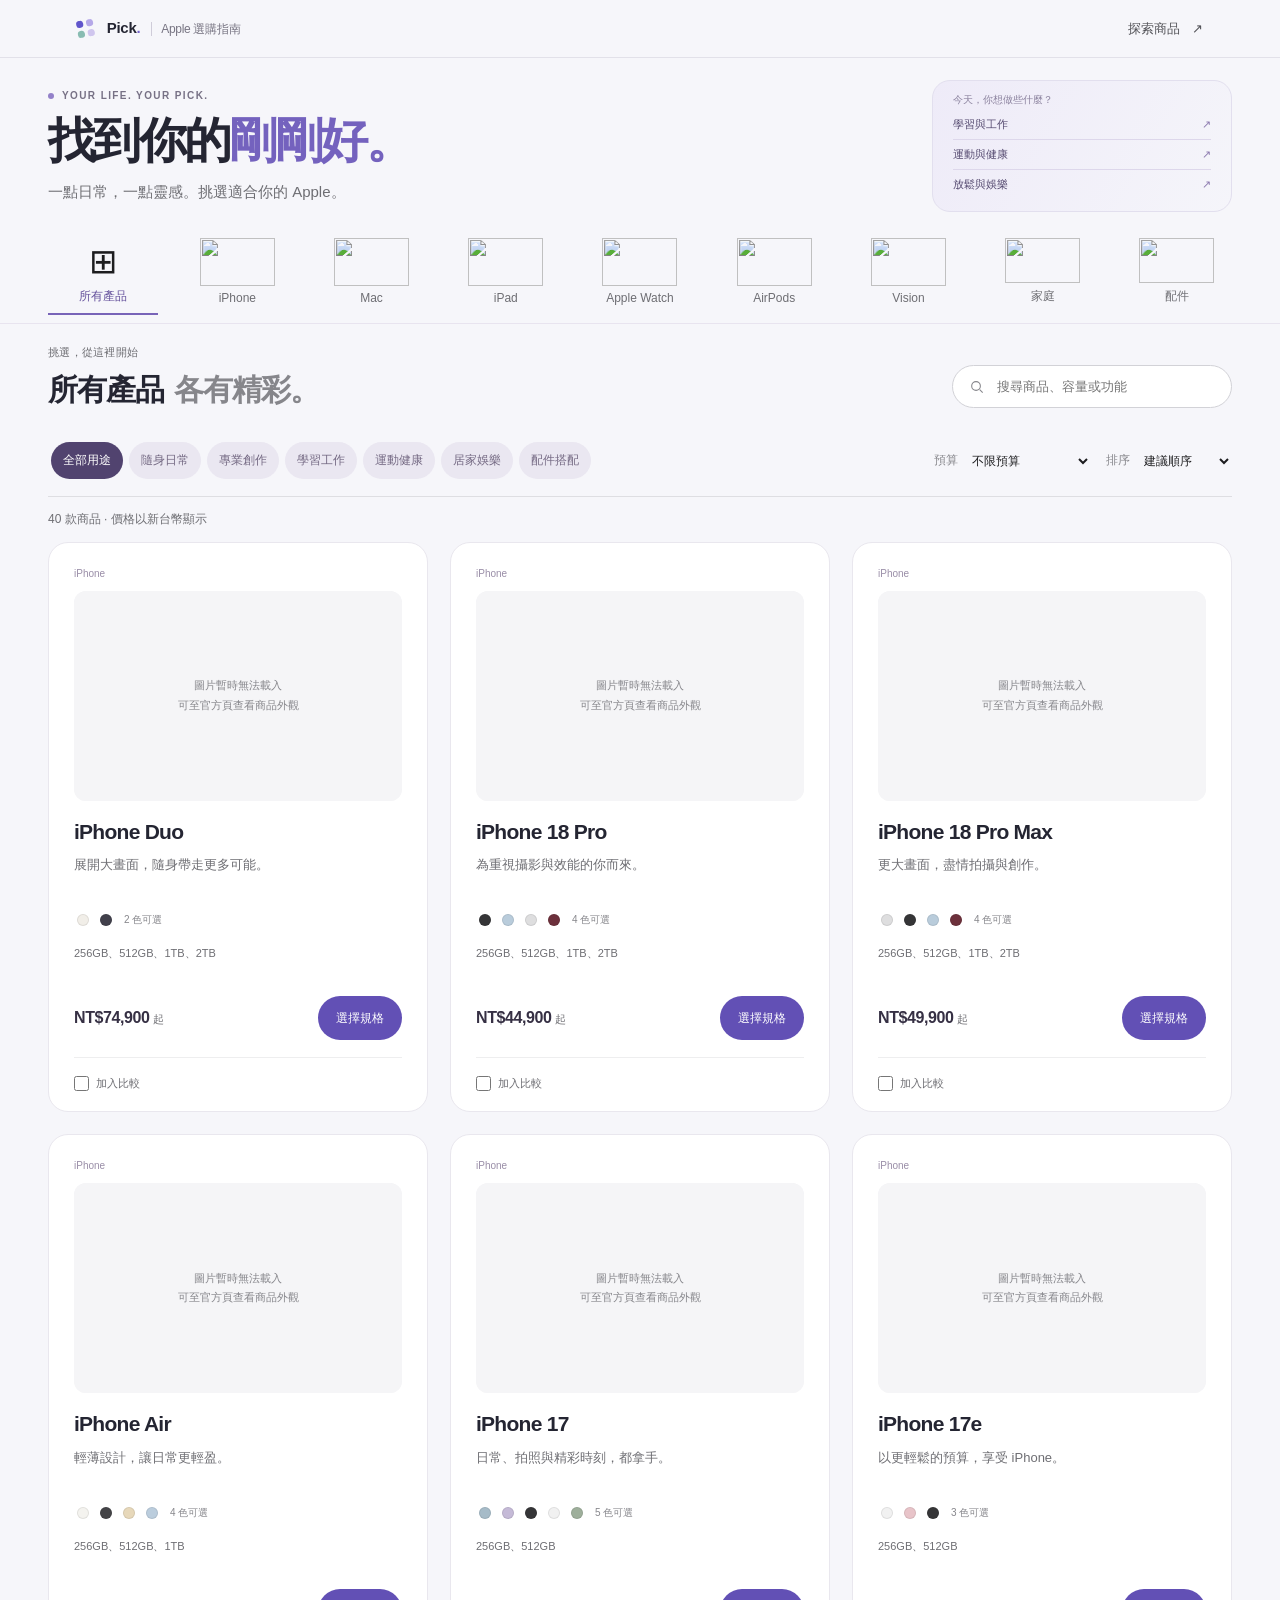
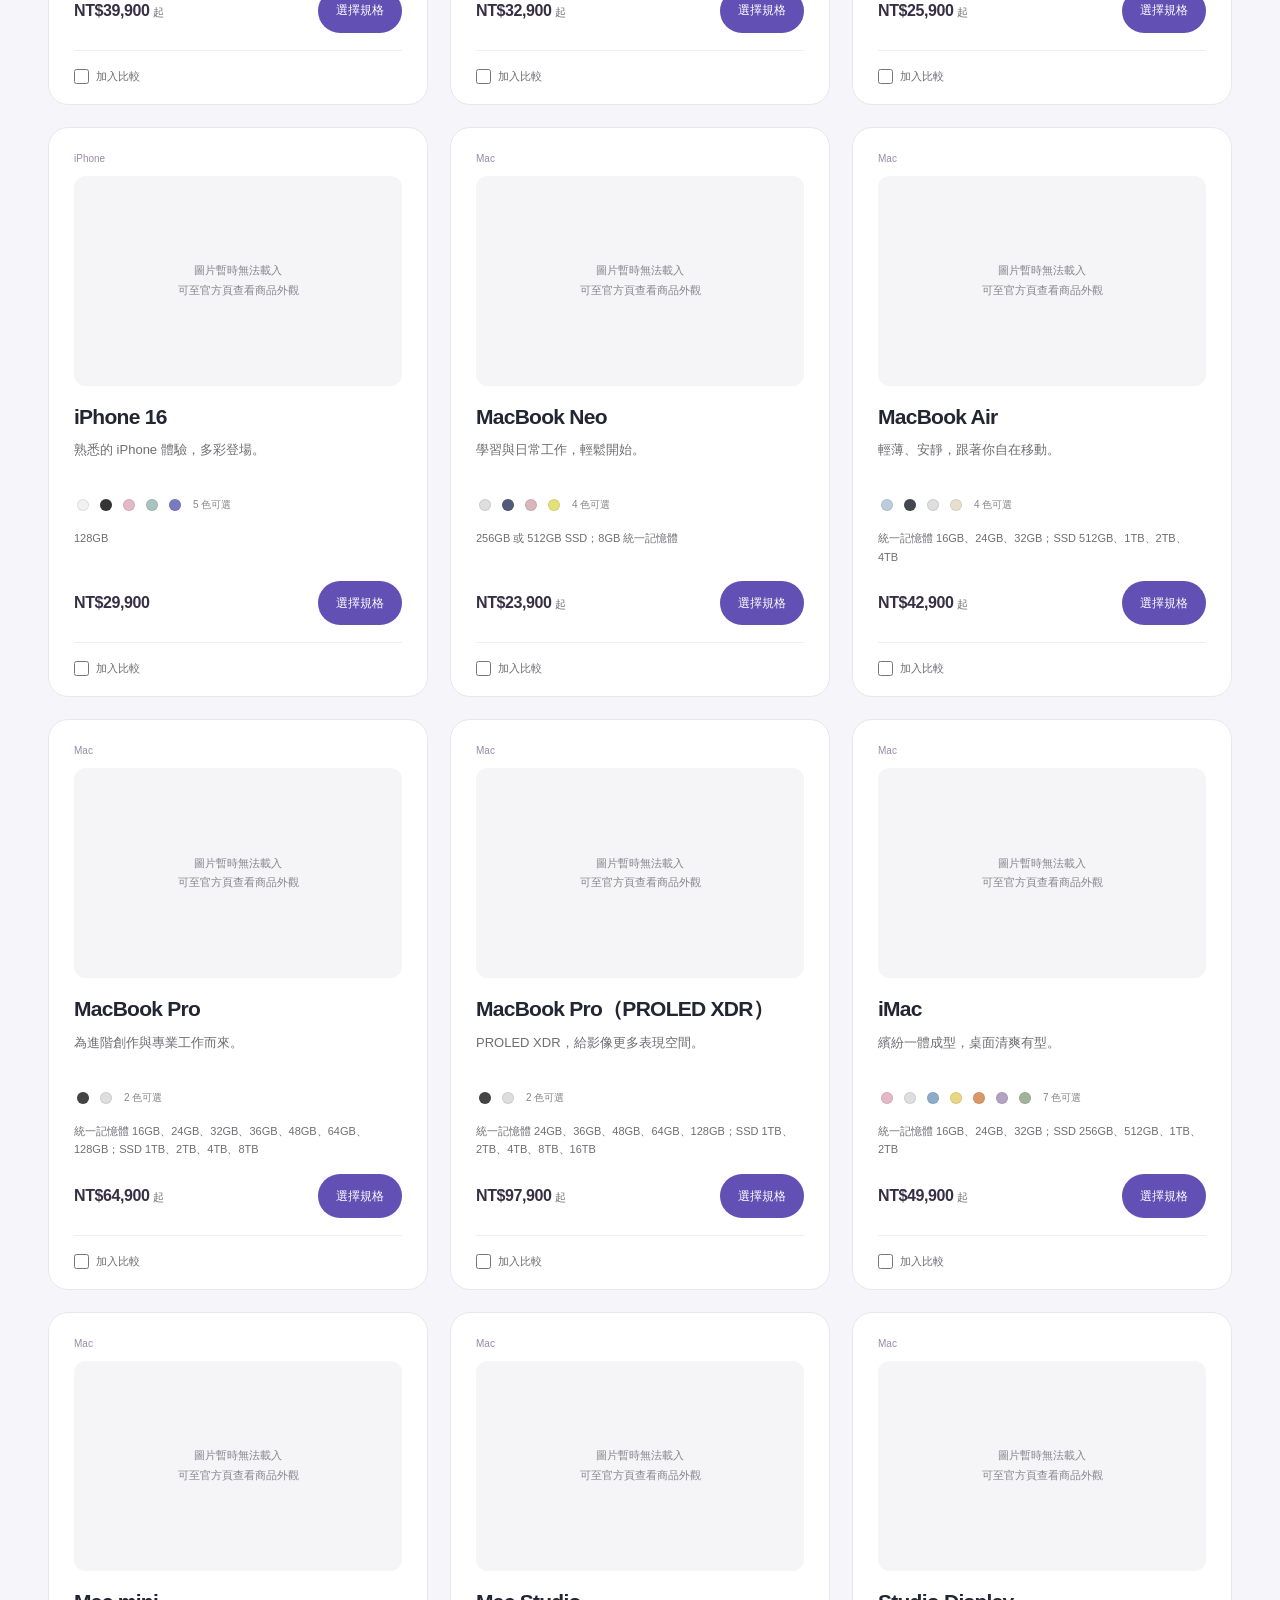
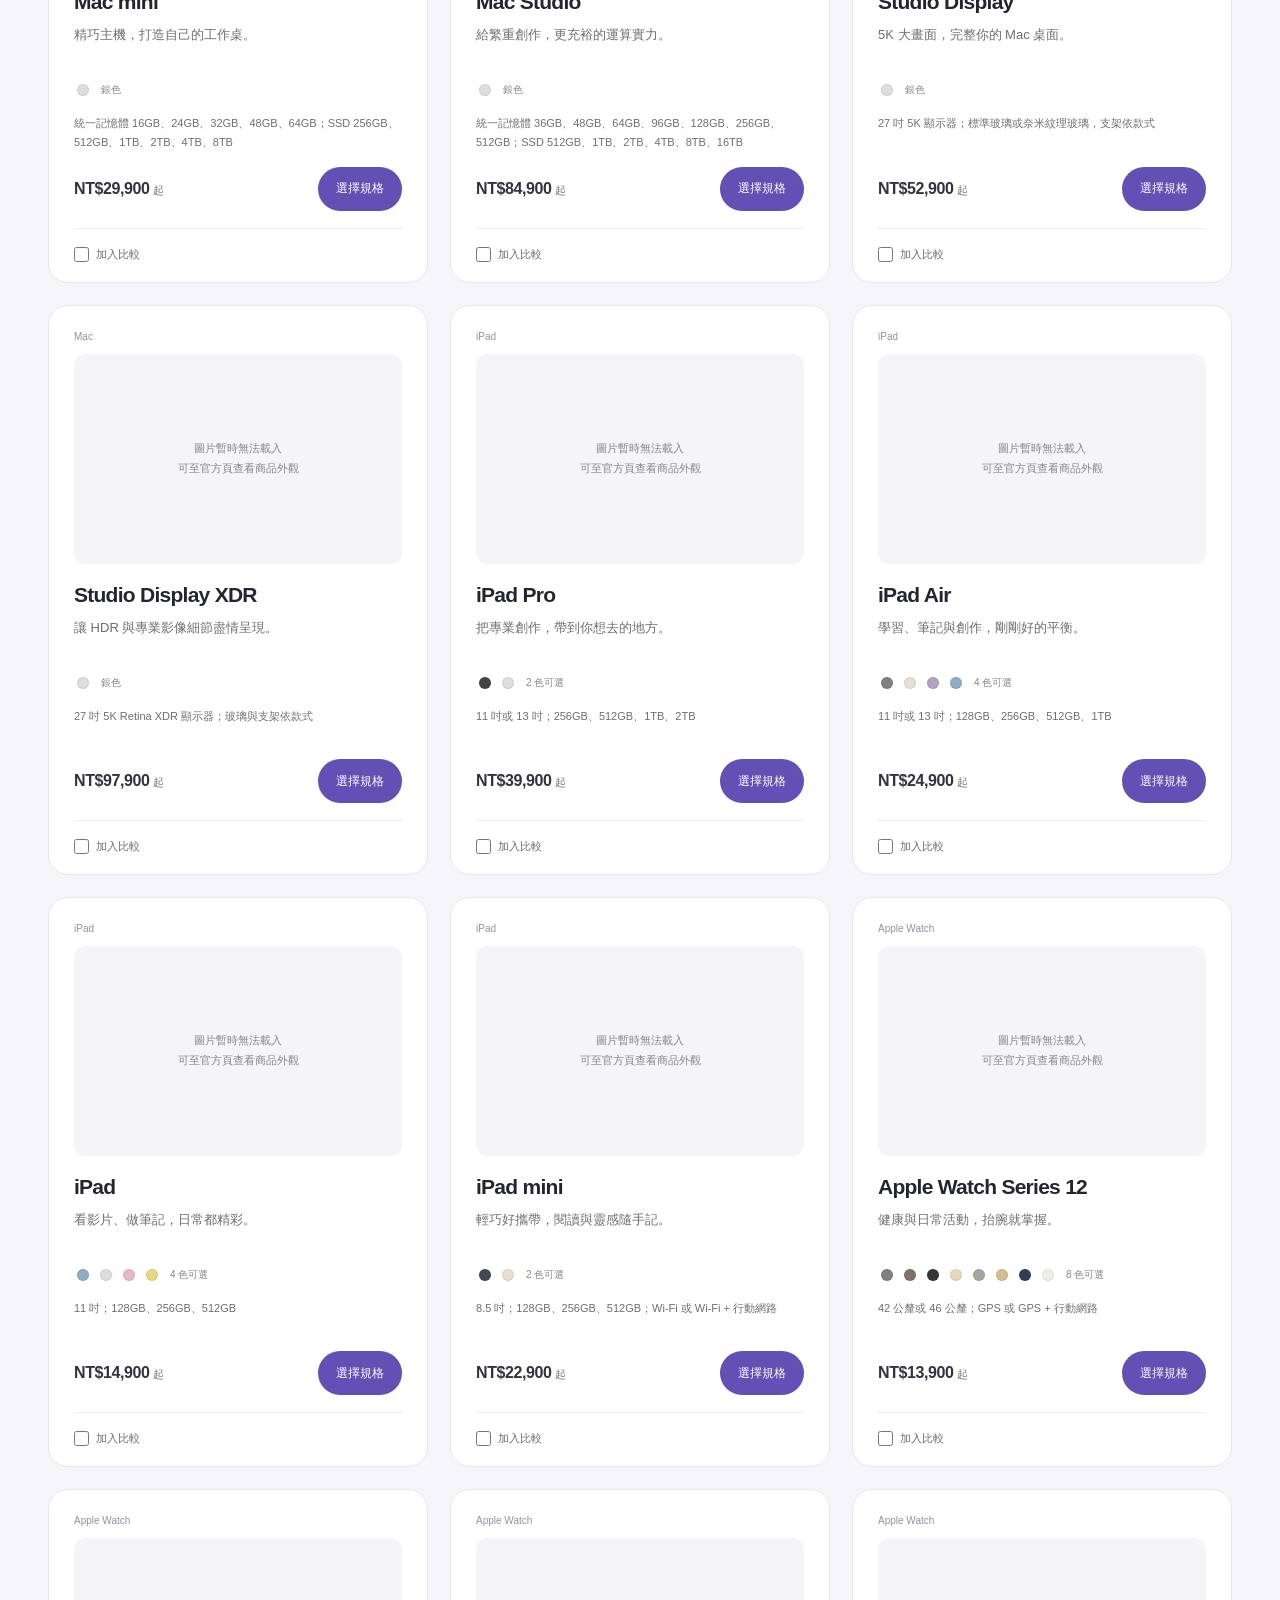
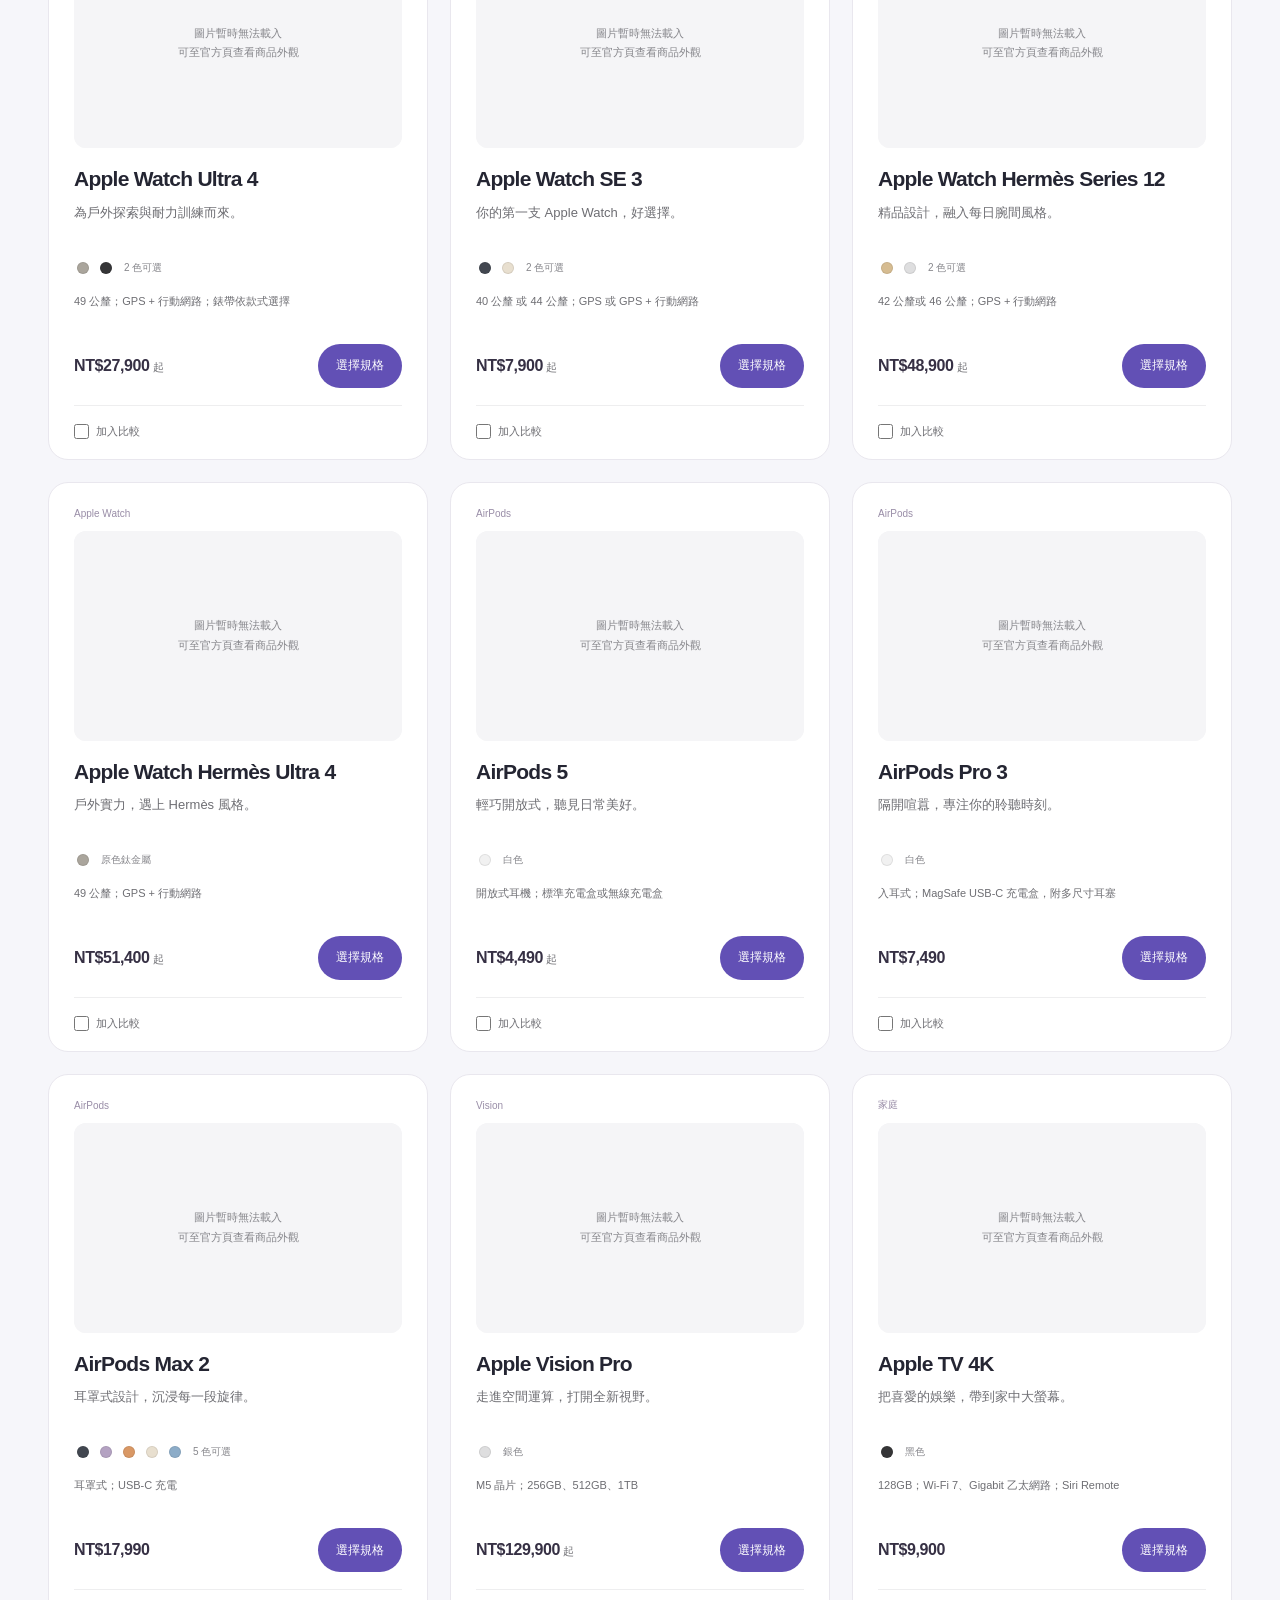
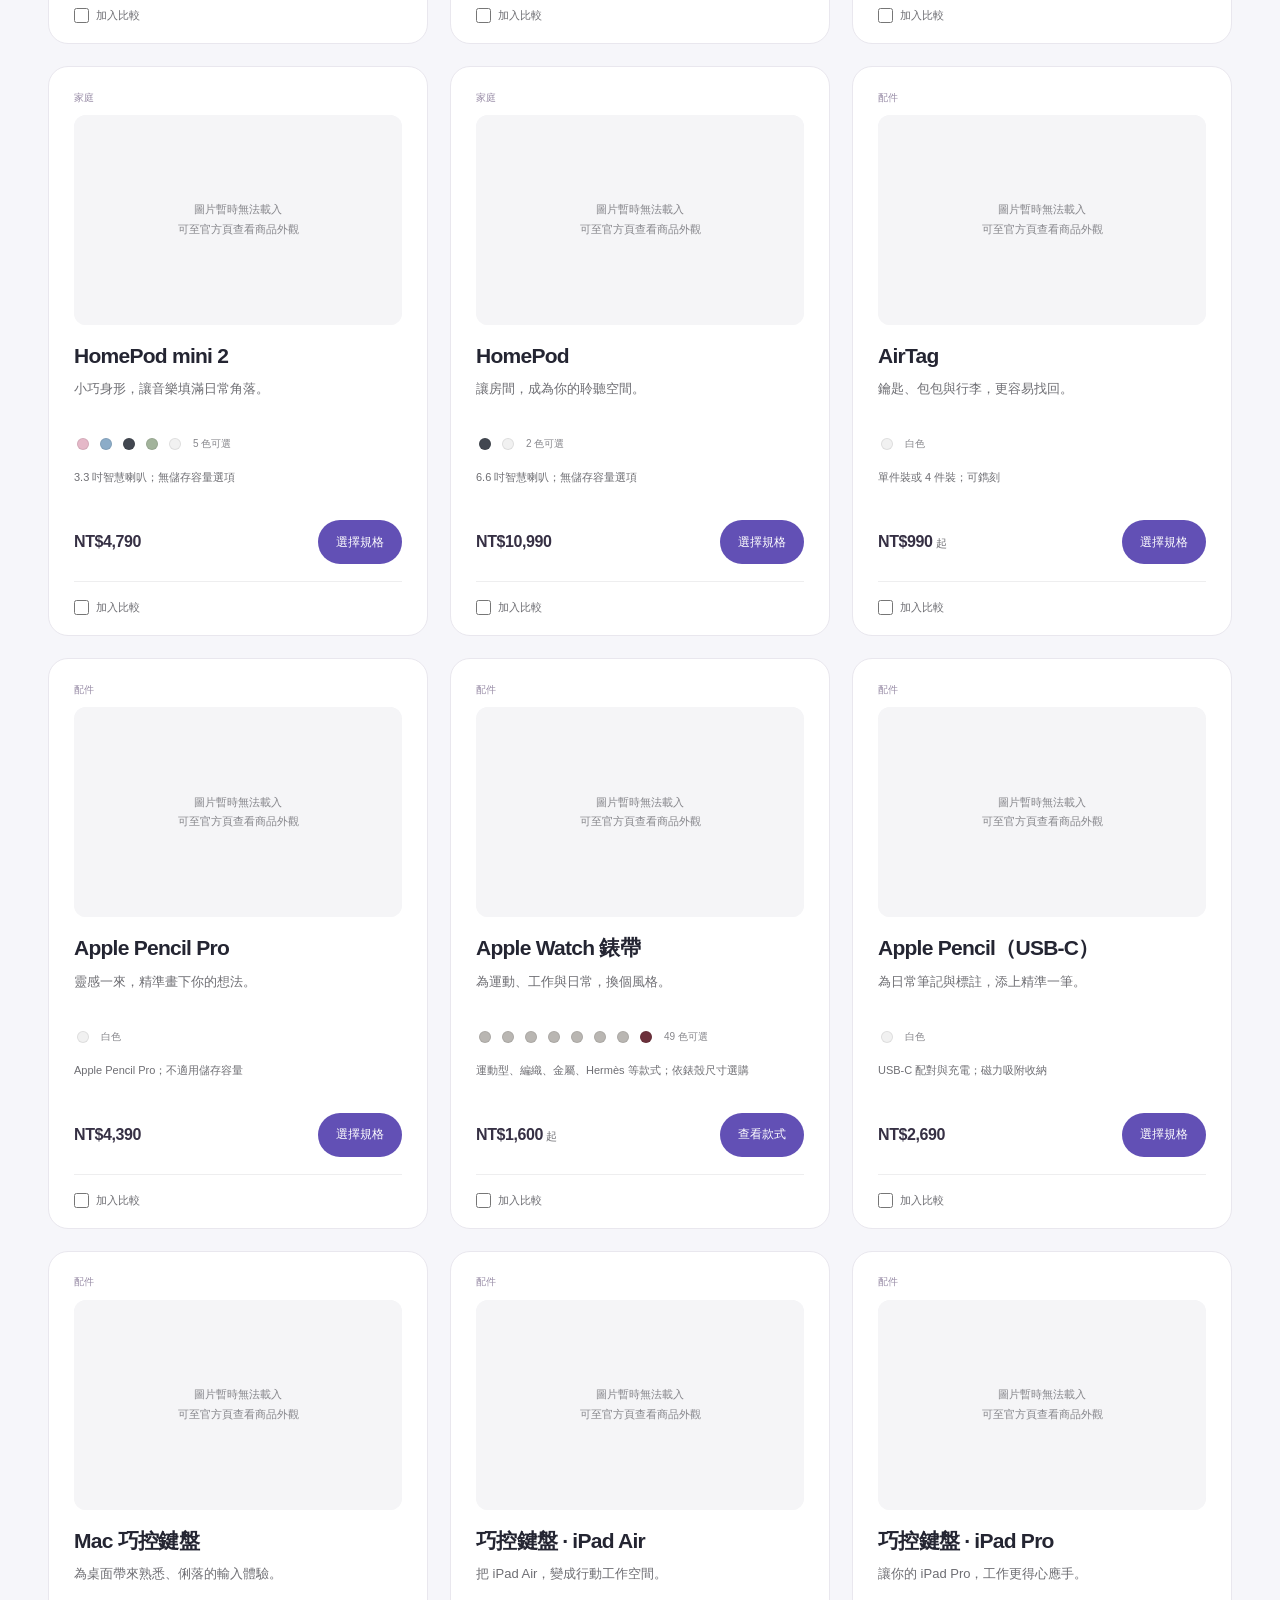
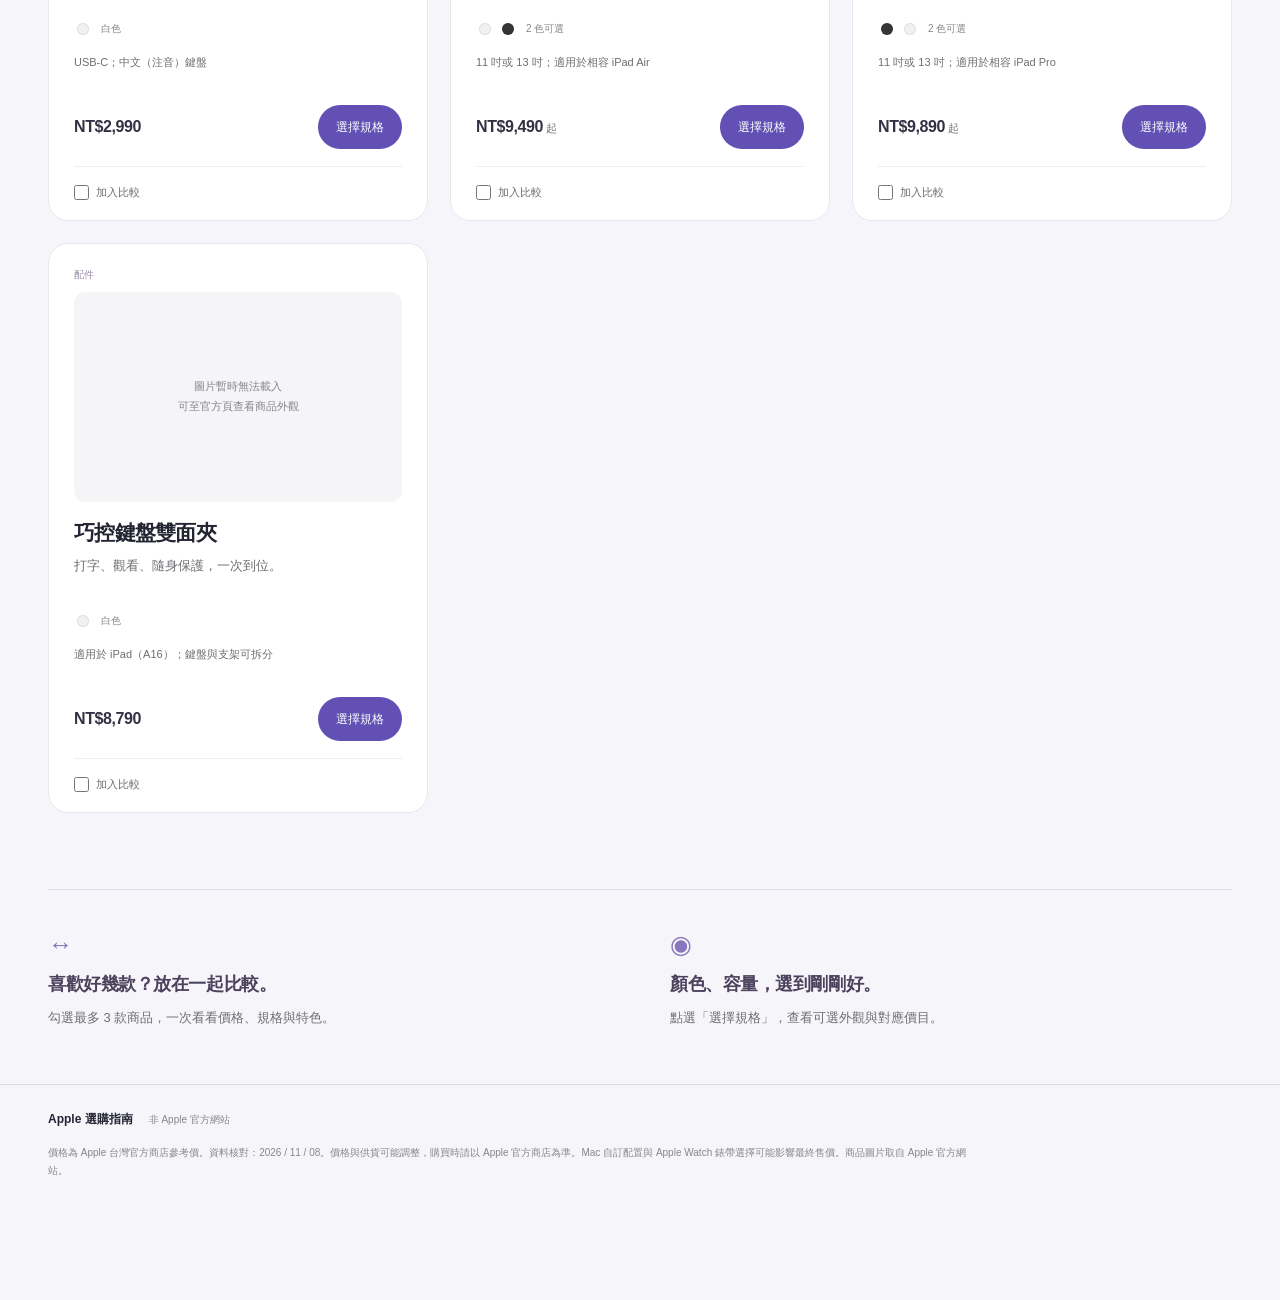
==== preview/index.html @ 17d9c5b7 "預覽版改以正式版版面為基準" ====
<!doctype html>
<html lang="zh-Hant"><head><meta charset="UTF-8"><meta name="viewport" content="width=device-width,initial-scale=1"><meta name="theme-color" content="#f5f5f7"><meta name="robots" content="noindex,nofollow"><meta name="description" content="依用途與預算挑選 Apple 產品，查看顏色、容量、價格，並快速比較喜歡的機型。"><title>Pick. 測試版｜Apple 選購指南</title><link rel="stylesheet" href="./styles.css?v=20261108-preview12"><script src="../products.js?v=20261108-preview12" defer></script><script src="./app.js?v=20261108-preview12" defer></script></head>
<body><a class="skip-link" href="#products">跳至商品</a><header class="topbar"><a class="brand" href="#top" aria-label="Apple 選購指南首頁"><span class="brand-symbol" aria-hidden="true"><i></i><i></i><i></i><i></i></span><span>Pick<span class="brand-dot">.</span> <span class="brand-caption">Apple 選購指南</span></span></a><a class="nav-link" href="#products">探索商品 <span aria-hidden="true">↗</span></a></header>
<main id="top"><section class="hero"><div class="hero-text"><p class="eyebrow"><span class="tiny-dot"></span> YOUR LIFE. YOUR PICK.</p><h1>找到你的<span>剛剛好。</span></h1><p class="hero-copy">一點日常，一點靈感。挑選適合你的 Apple。</p></div><div class="quick-picks"><p>今天，你想做些什麼？</p><button data-quickneed="學習工作">學習與工作 <span>↗</span></button><button data-quickneed="運動健康">運動與健康 <span>↗</span></button><button data-quickneed="居家娛樂">放鬆與娛樂 <span>↗</span></button></div></section><nav id="categories" class="categories" aria-label="商品分類"></nav>
<section id="products" class="catalog"><div class="catalog-head"><div><p class="eyebrow">挑選，從這裡開始</p><h2 id="catalog-title">所有產品<span>各有精彩。</span></h2></div><label class="search"><svg width="18" height="18" viewBox="0 0 24 24" fill="none" aria-hidden="true"><circle cx="10.5" cy="10.5" r="6.5" stroke="currentColor" stroke-width="1.6"/><path d="m16 16 4.5 4.5" stroke="currentColor" stroke-width="1.6"/></svg><input id="search" type="search" placeholder="搜尋商品、容量或功能" aria-label="搜尋商品、容量或功能"></label></div>
<div class="filter-bar"><div id="needs" class="needs" aria-label="依用途篩選"></div><div class="select-filters"><label><span>預算</span><select id="budget"><option value="all">不限預算</option><option value="0-10000">NT$10,000 以下</option><option value="10001-30000">NT$10,001–30,000</option><option value="30001-60000">NT$30,001–60,000</option><option value="60001-999999">NT$60,001 以上</option></select></label><label><span>排序</span><select id="sort"><option value="default">建議順序</option><option value="low">價格由低到高</option><option value="high">價格由高到低</option><option value="name">商品名稱</option></select></label></div></div>
<div class="results-bar"><p id="result-count" role="status" aria-live="polite"></p><button id="reset" class="text-button" hidden>清除篩選</button></div><div id="product-grid" class="product-grid"></div><div id="empty" class="empty" hidden><h3>還沒找到喜歡的嗎？</h3><p>換個關鍵字，或放寬預算再看看。</p><button class="primary" id="empty-reset">查看所有產品</button></div></section>
<section class="help"><div><span class="help-icon" aria-hidden="true">↔</span><h3>喜歡好幾款？放在一起比較。</h3><p>勾選最多 3 款商品，一次看看價格、規格與特色。</p></div><div><span class="help-icon" aria-hidden="true">◉</span><h3>顏色、容量，選到剛剛好。</h3><p>點選「選擇規格」，查看可選外觀與對應價目。</p></div></section></main>
<footer><div><strong>Apple 選購指南</strong><span>非 Apple 官方網站</span></div><p>價格為 Apple 台灣官方商店參考價。資料核對：2026 / 11 / 08。價格與供貨可能調整，購買時請以 Apple 官方商店為準。Mac 自訂配置與 Apple Watch 錶帶選擇可能影響最終售價。商品圖片取自 Apple 官方網站。</p></footer>
<div id="compare-tray" class="compare-tray" hidden><div id="compare-items"></div><div class="tray-actions"><button id="compare-clear" class="text-button">清空</button><button id="compare-open" class="primary">比較商品</button></div></div><div id="toast" class="toast" role="status" aria-live="polite"></div>
<dialog id="product-dialog" aria-labelledby="detail-title"><button class="dialog-close" data-close aria-label="關閉商品詳情">×</button><div id="detail-content"></div></dialog><dialog id="compare-dialog" aria-labelledby="compare-title"><button class="dialog-close" data-close aria-label="關閉商品比較">×</button><div id="compare-content"></div></dialog><noscript><p class="empty">請開啟 JavaScript 以使用商品搜尋、規格選擇與比較功能。</p></noscript></body></html>
---- preview/styles.css ----
*{box-sizing:border-box}html{scroll-behavior:smooth;scroll-padding-top:90px}body{margin:0;color:#1d1d1f;background:#f5f5f7;font-family:-apple-system,BlinkMacSystemFont,"SF Pro TC","PingFang TC","Noto Sans TC","Microsoft JhengHei",sans-serif;-webkit-font-smoothing:antialiased}button,input,select{font:inherit}button,a,input,select{-webkit-tap-highlight-color:transparent}button{cursor:pointer}button,a{touch-action:manipulation}a{color:inherit;text-decoration:none}button{border:0}button:focus-visible,a:focus-visible,input:focus-visible,select:focus-visible,summary:focus-visible{outline:3px solid #0071e3;outline-offset:4px}[hidden]{display:none!important}.topbar{height:64px;max-width:1440px;margin:auto;padding:0 6%;display:flex;align-items:center;justify-content:space-between;border-bottom:1px solid #e4e4e7}.brand{display:flex;align-items:center;gap:10px;font-size:15px;font-weight:600;letter-spacing:-.3px}.brand-symbol{font-family:Georgia,serif;font-style:italic;font-size:29px;font-weight:700;line-height:1}.nav-link{font-size:13px;color:#525257}.nav-link span{margin-left:9px}.skip-link{position:fixed;top:-60px;left:20px;z-index:10;background:#fff;padding:12px}.skip-link:focus{top:10px}.hero{max-width:1280px;margin:auto;padding:58px 48px 36px}.eyebrow{font-size:13px;line-height:1.6;letter-spacing:.025em;font-weight:500;color:#6e6e73;margin:0 0 12px}.hero h1{font-size:clamp(34px,4.5vw,58px);letter-spacing:-.055em;line-height:1.16;margin:0 0 20px;font-weight:650}.hero-copy{font-size:17px;line-height:1.6;color:#6e6e73;margin:0}.categories{display:flex;gap:30px;max-width:1280px;margin:0 auto;padding:22px 48px 30px;overflow:auto;scrollbar-width:none}.categories::-webkit-scrollbar{display:none}.category{display:flex;flex-direction:column;align-items:center;gap:12px;flex:1;min-width:74px;background:none;border-radius:12px;padding:10px 4px 14px;border-bottom:2px solid transparent;white-space:nowrap;color:#6e6e73;font-size:12px;font-weight:500}.category:hover{color:#1d1d1f}.category.active{color:#1d1d1f;border-bottom-color:#1d1d1f}.category-img{width:75px;height:61px;display:grid;place-items:center}.category img{width:100%;height:100%;object-fit:contain;mix-blend-mode:darken}.category-all{font-size:34px;font-weight:300;line-height:1;color:#1d1d1f}.catalog{max-width:1280px;margin:auto;padding:32px 48px 76px;scroll-margin-top:15px}.catalog-head{display:flex;align-items:end;justify-content:space-between;gap:24px;margin-bottom:26px}.catalog-head .eyebrow{font-size:11px;margin-bottom:9px}.catalog h2{font-size:30px;letter-spacing:-.04em;line-height:1.25;margin:0;font-weight:650}.catalog h2 span{color:#86868b}.search{height:43px;min-width:280px;display:flex;align-items:center;gap:10px;border:1px solid #d2d2d7;border-radius:30px;padding:0 16px;color:#86868b;background:#fff}.search input{border:0;outline:0;background:transparent;width:100%;min-width:0;font-size:13px;color:#1d1d1f}.filter-bar{display:flex;flex-direction:column;gap:20px;padding-bottom:20px;border-bottom:1px solid #dedee2}.needs{display:flex;gap:8px;overflow:auto;scrollbar-width:none;padding:3px}.need{border-radius:30px;white-space:nowrap;font-size:12px;padding:10px 15px;color:#525257;background:#e8e8ed}.need.active{background:#1d1d1f;color:#fff}.select-filters{display:flex;gap:26px}.select-filters label{display:flex;align-items:center;gap:10px;font-size:12px;color:#86868b}.select-filters select{background:none;border:0;color:#1d1d1f;max-width:200px;font-size:12px;min-height:30px}.results-bar{display:flex;align-items:center;justify-content:space-between;margin:18px 0}.results-bar p{margin:0;color:#6e6e73;font-size:12px}.text-button{padding:7px 0;background:none;color:#0066cc;font-size:12px}.product-grid{display:grid;grid-template-columns:repeat(3,minmax(0,1fr));gap:22px}.product-card{position:relative;display:flex;flex-direction:column;padding:22px 25px 20px;background:#fff;border:1px solid #eeeeef;border-radius:24px;transition:transform .25s,box-shadow .25s;min-width:0;isolation:isolate}.product-card:hover{transform:translateY(-3px);box-shadow:0 12px 35px #00000008}.product-topline{height:17px;display:flex;justify-content:space-between;align-items:center;font-size:10px;font-weight:500;color:#86868b}.product-topline .new{color:#b64400}.photo-button{display:block;width:100%;background:transparent;padding:0}.photo{height:210px;position:relative;display:flex;align-items:center;justify-content:center;overflow:hidden;background:#fff;margin:9px 0 17px;isolation:isolate;border-radius:12px}.photo img{display:block;width:100%;height:100%;object-fit:contain;mix-blend-mode:darken;object-position:center}.photo.mac{background:#f5f5f7}.photo.mac img{width:100%;height:100%}.photo.phone img{width:85%;height:120%;transform:translateY(-7%)}.photo.tablet img{width:85%;height:95%}.photo.watch img{width:85%;height:95%}.photo.headphone img{width:90%;height:95%}.photo.accessory img{width:90%;height:95%}.photo.pencil img{transform:rotate(-36deg) scale(1.12)}.photo.band{background:#f5f5f7}.photo.band img{width:100%}.product-title{font-size:21px;letter-spacing:-.035em;line-height:1.3;margin:0 0 9px;font-weight:600}.product-title button{font-weight:inherit;text-align:left;letter-spacing:inherit;background:none;padding:0;color:inherit}.product-summary{color:#6e6e73;font-size:13px;line-height:1.65;margin:0 0 13px;min-height:43px}.swatches{display:flex;align-items:center;gap:5px;height:20px;margin-bottom:14px}.swatch{width:12px;height:12px;display:inline-block;border-radius:50%;background:var(--color);box-shadow:inset 0 0 0 1px #00000015;flex:0 0 auto}.color-count{font-size:10px;color:#86868b;margin-left:4px}.card-spec{font-size:11px;line-height:1.7;color:#6e6e73;display:-webkit-box;-webkit-line-clamp:2;-webkit-box-orient:vertical;overflow:hidden;min-height:37px;margin:0 0 15px}.card-bottom{margin-top:auto;display:flex;justify-content:space-between;align-items:center;gap:10px}.card-price{font-size:16px;font-weight:600;white-space:nowrap;letter-spacing:-.025em}.card-price small{font-weight:400;font-size:11px;margin-left:3px;color:#6e6e73}.primary{background:#0071e3;color:#fff;border-radius:99px;padding:11px 18px;font-size:12px;white-space:nowrap;display:inline-flex;align-items:center;justify-content:center;min-height:39px}.primary:hover{background:#0077ed}.primary:disabled{background:#d2d2d7;color:#6e6e73;cursor:default}.compare-check{display:flex;align-items:center;gap:7px;padding-top:18px;margin-top:17px;border-top:1px solid #eeeeef;font-size:11px;color:#6e6e73;cursor:pointer}.compare-check input{width:15px;height:15px;margin:0;accent-color:#0071e3}.empty{padding:70px 20px;text-align:center;color:#6e6e73}.empty h3{color:#1d1d1f;font-size:24px}.help{max-width:1184px;margin:0 auto 55px;display:grid;grid-template-columns:1fr 1fr;gap:60px;border-top:1px solid #dcdce0;padding:40px 0 0}.help h3{font-size:18px;letter-spacing:-.025em;line-height:1.5;margin:12px 0 9px;font-weight:600}.help p{font-size:13px;line-height:1.7;color:#6e6e73;margin:0}.help-icon{font-size:25px}footer{max-width:1280px;margin:auto;padding:26px 48px 120px;border-top:1px solid #dcdce0}footer>div{display:flex;align-items:center;gap:16px;font-size:12px}footer span{font-size:10px;color:#86868b}footer p{max-width:920px;font-size:10px;line-height:1.8;color:#86868b;margin:16px 0 0}.compare-tray{position:fixed;z-index:5;bottom:20px;left:50%;transform:translateX(-50%);width:min(880px,calc(100% - 40px));padding:12px 18px;background:#ffffffed;border:1px solid #e5e5e8;backdrop-filter:blur(20px);border-radius:20px;box-shadow:0 10px 50px #00000018;display:flex;justify-content:space-between;align-items:center;gap:15px}#compare-items{display:flex;gap:18px;min-width:0}.tray-item{display:flex;align-items:center;gap:7px;font-size:11px;max-width:170px}.tray-item img{width:37px;height:37px;object-fit:contain}.tray-item span{overflow:hidden;text-overflow:ellipsis;white-space:nowrap}.tray-item button{padding:3px;background:none;color:#86868b;font-size:18px}.tray-actions{display:flex;align-items:center;gap:18px}.toast{position:fixed;z-index:20;bottom:110px;left:50%;transform:translate(-50%,15px);padding:13px 20px;border-radius:12px;background:#1d1d1f;color:#fff;font-size:13px;opacity:0;pointer-events:none;transition:.2s;max-width:90%;width:max-content}.toast.show{opacity:1;transform:translate(-50%,0)}dialog{border:0;padding:0;width:min(1030px,calc(100% - 48px));max-height:90dvh;border-radius:26px;color:#1d1d1f;background:#fff;box-shadow:0 20px 100px #00000025}dialog::backdrop{background:#0006;backdrop-filter:blur(5px)}body.modal-open{overflow:hidden}.dialog-close{position:sticky;float:right;top:16px;right:16px;z-index:4;margin:16px 16px -49px 0;width:33px;height:33px;border-radius:50%;color:#6e6e73;background:#ededf0;font-size:25px;line-height:1}.detail-layout{display:grid;grid-template-columns:43% 57%;padding:42px 36px;gap:0}.detail-visual{padding:25px 30px 0 0;position:sticky;top:30px;align-self:start}.detail-visual .photo{height:310px;margin:0}.detail-visual p{font-size:10px;text-align:center;line-height:1.6;color:#86868b}.detail-info{padding:0 8px 10px 24px}.detail-info .eyebrow{font-size:11px;margin-bottom:6px}.detail-info h2{font-size:32px;line-height:1.2;margin:0 0 14px;letter-spacing:-.04em}.detail-summary{font-size:14px;color:#6e6e73;line-height:1.7;margin:0 0 24px}.option-heading{font-size:13px;font-weight:600;margin:22px 0 11px;line-height:1.6}.color-options{display:flex;flex-wrap:wrap;gap:8px}.color-option{background:#fff;border:1px solid #d2d2d7;border-radius:10px;padding:9px 11px;font-size:11px;color:#525257;display:flex;align-items:center;gap:7px}.color-option.active{border:2px solid #0071e3;padding:8px 10px;color:#1d1d1f}.config-select{width:100%;font-size:12px;border:1px solid #d2d2d7;border-radius:11px;background:#fff;padding:13px 10px;min-height:46px;color:#1d1d1f}.selected-config{margin-top:20px;border-radius:15px;background:#f5f5f7;padding:20px}.selected-config>p{color:#6e6e73;font-size:11px;line-height:1.7;margin:0 0 8px}.selected-price{font-size:28px;font-weight:600;letter-spacing:-.04em;margin-bottom:17px}.selected-price small{font-size:13px;font-weight:400;margin-left:4px}.selected-config .primary{width:100%}.detail-specs{margin:25px 0 0;border-top:1px solid #e5e5e7;padding-top:18px}.detail-specs h3{font-size:13px;margin:0 0 10px}.detail-specs p,.detail-specs li{font-size:12px;line-height:1.8;color:#6e6e73}.detail-specs ul{padding-left:16px}.detail-info details{margin-top:24px;border-top:1px solid #e5e5e7;padding-top:18px}.detail-info summary{font-size:13px;cursor:pointer}.price-table{width:100%;border-collapse:collapse;margin-top:12px;font-size:11px}.price-table th,.price-table td{padding:11px 4px;text-align:left;line-height:1.6;border-bottom:1px solid #eeeeef}.price-table th{color:#86868b;font-weight:400}.price-table td:last-child{white-space:nowrap;text-align:right;font-weight:500}.detail-note{font-size:10px;line-height:1.8;color:#86868b;margin:20px 0 0}#compare-content{padding:40px 30px 30px}#compare-title{font-size:30px;letter-spacing:-.04em;margin:0 0 8px}.compare-intro{font-size:13px;color:#6e6e73;margin:0 0 28px}.compare-scroll{overflow-x:auto}.comparison{width:100%;border-collapse:collapse;table-layout:fixed;font-size:12px}.comparison th,.comparison td{min-width:180px;vertical-align:top;text-align:left;padding:20px 16px;border-bottom:1px solid #e5e5e7;line-height:1.8;overflow-wrap:anywhere}.comparison th{font-weight:500}.comparison .row-heading{width:90px;color:#86868b;font-size:11px}.compare-photo{width:100%;height:140px;object-fit:contain;mix-blend-mode:darken}.comparison h3{font-size:17px;line-height:1.4;letter-spacing:-.025em}.comparison .primary{margin-top:10px}.comparison ul{padding-left:15px;margin:0}.compare-note{font-size:10px;color:#86868b;line-height:1.8;margin:20px 0 0}@media(min-width:1250px){.filter-bar{flex-direction:row;align-items:center;justify-content:space-between;gap:10px}.needs{gap:6px}.need{padding:10px 12px}.select-filters{gap:15px}}@media(max-width:1000px){.product-grid{grid-template-columns:repeat(2,minmax(0,1fr))}.hero,.categories,.catalog,footer{padding-left:32px;padding-right:32px}.help{margin-left:32px;margin-right:32px}.category{min-width:68px}.categories{gap:18px}.catalog-head{align-items:start}.search{min-width:240px}.catalog h2{font-size:27px}.catalog h2 span{display:block;margin-top:4px}.detail-layout{padding:40px 22px;grid-template-columns:40% 60%}.detail-info{padding-left:16px}.detail-visual{padding-right:15px}.detail-visual .photo{height:240px}}@media(max-width:640px){.topbar{height:57px;padding:0 20px}.brand{font-size:13px}.brand-symbol{font-size:25px}.nav-link{font-size:11px}.hero{padding:38px 22px 20px}.hero h1{font-size:35px;line-height:1.2;letter-spacing:-.055em;margin-bottom:15px}.hero-copy{font-size:14px;max-width:295px;line-height:1.7}.eyebrow{font-size:11px}.categories{padding:12px 18px 20px;gap:16px}.category{min-width:64px;font-size:10px;gap:8px;padding-bottom:10px}.category-img{width:65px;height:50px}.catalog{padding:25px 18px 48px}.catalog-head{display:block;margin-bottom:20px}.catalog h2{font-size:26px}.catalog h2 span{display:inline}.search{min-width:0;width:100%;height:42px;margin-top:22px}.filter-bar{gap:14px}.select-filters{gap:14px;justify-content:space-between}.select-filters label{gap:5px;font-size:10px}.select-filters select{max-width:150px;font-size:11px}.need{font-size:11px;padding:9px 13px}.results-bar{margin:17px 0}.product-grid{gap:12px}.product-card{padding:15px 13px 14px;border-radius:18px}.product-topline{font-size:9px}.photo{height:145px;margin:8px 0 13px}.product-title{font-size:17px;line-height:1.35;min-height:46px;margin-bottom:6px}.product-summary{font-size:11px;line-height:1.6;min-height:36px;margin-bottom:10px}.swatches{gap:4px;margin-bottom:11px;height:16px}.swatch{width:10px;height:10px}.color-count{font-size:9px}.card-spec{font-size:10px;min-height:34px;margin-bottom:11px}.card-bottom{flex-direction:column;align-items:stretch;gap:13px}.card-price{font-size:15px}.card-bottom .primary{min-height:36px;padding:9px 11px;font-size:11px}.compare-check{font-size:10px;padding-top:13px;margin-top:13px}.compare-check input{height:14px;width:14px}.help{grid-template-columns:1fr;gap:30px;margin:0 22px 35px;padding-top:30px}.help h3{font-size:17px}.help p{font-size:12px}footer{padding:24px 22px 120px}footer>div{display:block}footer span{display:block;margin-top:7px}footer p{font-size:9px}.compare-tray{bottom:10px;width:calc(100% - 24px);border-radius:16px;padding:12px;gap:10px}#compare-items{gap:5px}.tray-item{max-width:50px}.tray-item img{width:28px;height:32px}.tray-item span{display:none}.tray-item button{font-size:17px}.tray-actions{gap:13px}.tray-actions .primary{font-size:11px;padding:10px 14px}.tray-actions .text-button{font-size:10px}dialog{width:calc(100% - 20px);max-height:94dvh;border-radius:22px}.detail-layout{display:block;padding:35px 22px 25px}.detail-visual{position:static;padding:0 25px}.detail-visual .photo{height:220px;max-width:300px;margin:auto}.detail-info{padding:10px 0 0}.detail-info h2{font-size:28px}.detail-summary{font-size:13px}.detail-visual p{font-size:9px}.color-options{gap:7px}.color-option{font-size:11px}.selected-config{padding:18px}.detail-specs p,.detail-specs li{font-size:12px}.comparison{min-width:620px}.comparison .row-heading{width:75px}.comparison th,.comparison td{padding:15px 10px}.comparison h3{font-size:15px}.compare-photo{height:100px}#compare-content{padding:40px 18px 25px}#compare-title{font-size:25px}.compare-intro{font-size:12px}.comparison .primary{font-size:11px;padding:9px 12px}}@media(prefers-reduced-motion:reduce){html{scroll-behavior:auto}*,*::before,*::after{transition:none!important;animation:none!important}}

.sr-only{position:absolute;width:1px;height:1px;padding:0;margin:-1px;overflow:hidden;clip:rect(0,0,0,0);white-space:nowrap;border:0}.image-fallback{position:absolute;inset:0;display:grid;place-content:center;text-align:center;font-size:11px;line-height:1.8;color:#86868b;background:#f5f5f7}

.photo{background:#f5f5f7}.photo img{mix-blend-mode:darken}

/* Pick. independent visual identity */
body{background:#f6f6fa;color:#242532}.topbar{border-color:#e2e1e9}.brand-symbol{display:grid;grid-template-columns:repeat(2,7px);grid-template-rows:repeat(2,7px);gap:3px;transform:rotate(-10deg);margin-right:3px}.brand-symbol i{display:block;border-radius:3px;background:#6055cb}.brand-symbol i:nth-child(2){background:#b5a8e8}.brand-symbol i:nth-child(3){background:#89bcb2}.brand-symbol i:nth-child(4){background:#d0c6ee}.brand-dot{color:#7665cc}.brand-caption{font-weight:400;font-size:12px;padding-left:9px;margin-left:7px;border-left:1px solid #cfccd9;color:#777482}.hero{display:grid;grid-template-columns:minmax(0,1fr) 300px;gap:50px;align-items:center;padding-top:38px;padding-bottom:25px}.hero .eyebrow{display:flex;align-items:center;gap:8px;font-size:10px;letter-spacing:.14em;font-weight:600;color:#777185}.tiny-dot{width:6px;height:6px;background:#9381c9;border-radius:50%}.hero h1{font-size:clamp(34px,4vw,54px);margin-bottom:15px}.hero h1>span{color:#7462be}.hero-copy{font-size:15px}.quick-picks{padding:18px 22px;border:1px solid #e2dfee;border-radius:18px;background:linear-gradient(120deg,#eeebf8,#f5f5fa)}.quick-picks p{margin:0 0 8px;font-size:11px;color:#8b829e}.quick-picks button{display:flex;align-items:center;justify-content:space-between;width:100%;background:none;color:#554a70;border-bottom:1px solid #ddd7eb;padding:9px 0;font-size:12px}.quick-picks button:last-child{border:0}.quick-picks button span{color:#8c7aaf}.categories{padding-top:6px;padding-bottom:12px;gap:24px}.category.active{border-color:#7864b8;color:#65519c}.category{border-radius:0;gap:8px;padding-bottom:10px}.category-img{height:55px}.catalog{padding-top:28px}.catalog h2{letter-spacing:-.035em}.need.active{background:#51436f}.need{background:#eae7f1;color:#746983}.primary{background:#6250b5}.primary:hover{background:#7460c6}.text-button{color:#6652ab}.product-card{border-radius:20px;border-color:#e9e7ee}.product-card:hover{box-shadow:0 10px 30px #44305c0c}.card-price{color:#363044}.category img{max-height:55px}.product-topline{color:#998da7}.color-option.active{border-color:#7b64bb}.compare-check input{accent-color:#7560ba}.selected-config{background:#f1eef7}.comparison th,.comparison td{border-color:#e5dfee}.help-icon{color:#8976bc}.help{border-color:#e2ddea}.help h3{color:#4d425d}.search:focus-within{border-color:#a18bc3;box-shadow:0 0 0 3px #a18bc315}
@media(max-width:740px){.hero{grid-template-columns:1fr;gap:20px}.quick-picks{display:flex;gap:14px;align-items:center;padding:11px 15px}.quick-picks p{display:none}.quick-picks button{border:0;padding:3px 0;font-size:10px;gap:8px}.quick-picks button span{font-size:12px}.hero-copy{font-size:13px}.hero h1{font-size:36px}.hero{padding-top:29px;padding-bottom:14px}.categories{padding-top:6px}.brand-caption{font-size:10px}.category-img{height:47px}.category img{max-height:47px}}

.topbar{height:58px}.hero{padding-top:22px;padding-bottom:18px;gap:40px}.hero h1{font-size:48px;margin-bottom:11px}.hero .eyebrow{margin-bottom:9px}.quick-picks{padding:12px 20px}.quick-picks p{font-size:10px;margin-bottom:3px}.quick-picks button{padding:7px 0;font-size:11px}.categories{padding-top:0;padding-bottom:5px}.category{padding-top:5px;gap:5px}.category-img{height:48px}.category img{max-height:48px}.catalog{padding-top:20px}.catalog-head{margin-bottom:19px}.filter-bar{padding-bottom:14px;gap:12px}.results-bar{margin:14px 0}.photo.phone img{width:100%;height:100%;transform:translateY(-12%)}.photo-iphone-16 img{transform:none}.photo-macbook-neo img{transform:translateY(-14%) scale(1.2)}.photo-macbook-air img{transform:translateY(-12%) scale(1.14)}.photo-macbook-pro-14 img,.photo-macbook-pro-xdr img{transform:translateY(-8%) scale(1.08)}.photo-imac img{transform:translateY(-5%) scale(1.03)}.photo-mac-mini img{transform:translateY(-65%) scale(2.3)}.photo-mac-studio img{transform:translateY(-39%) scale(1.65)}.photo-studio-display img,.photo-studio-display-xdr img{transform:translateY(-7%)}.photo-ipad-mini img{transform:translateY(-13%)}.category-img{overflow:hidden}
@media(max-width:640px){.hero{padding-top:25px;padding-bottom:14px;gap:18px}.hero h1{font-size:34px}.quick-picks{padding:11px 13px;gap:11px}.quick-picks button{padding:3px 0;font-size:10px}.catalog-head{margin-bottom:17px}.catalog{padding-top:20px}.categories{padding-bottom:9px}.photo.phone img{transform:translateY(-12%)}.product-summary{min-height:36px}}

.photo-airpods-5 img{transform:translateY(-17%)}.photo-airpods-pro-3 img{transform:translateY(-10%)}.photo-homepod-mini-2 img{transform:translateY(-24%) scale(1.15)}.photo-watch-hermes-series img{transform:translateY(-17%) scale(1.2)}.photo-airtag img{transform:translateY(-5%)}

.comparison .photo{height:140px;margin:0 0 18px;background:#f5f5f7}.comparison h3{min-height:46px}@media(max-width:640px){.comparison .photo{height:110px}}

/* Keep the shopper's current category and filters within reach. */
.categories{position:sticky;top:0;z-index:4;height:94px;padding-top:8px;padding-bottom:8px;background:rgba(246,246,250,.96);backdrop-filter:blur(18px);border-bottom:1px solid #e8e4ef}.category{padding:0 4px 8px;justify-content:center}.filter-bar{position:sticky;top:94px;z-index:3;background:rgba(246,246,250,.97);padding-top:12px;backdrop-filter:blur(18px)}
@media(max-width:640px){.categories{height:86px;padding-top:6px;padding-bottom:6px}.filter-bar{top:86px;padding-top:9px;gap:10px}.needs{margin-left:-3px;margin-right:-3px}.category{padding:0 4px 6px}}

.catalog h2 span{margin-left:.35em}@media(min-width:641px) and (max-width:1000px){.catalog h2 span{margin-left:0}}

.card-color{display:inline-grid;place-items:center;width:18px;height:18px;flex:0 0 18px;padding:3px;background:transparent;border-radius:50%;border:0}.card-color[aria-pressed=true]{box-shadow:0 0 0 1.5px #806bb9}.card-color:disabled{opacity:.3;cursor:not-allowed}.photo.variant-image img{width:100%!important;height:100%!important;transform:none!important;object-fit:contain!important}.photo.variant-image.mac img,.photo.variant-image.watch img{object-fit:cover!important}.photo.loading img{opacity:0}.photo.loading::after{content:'正在載入商品外觀…';position:absolute;inset:0;display:grid;place-content:center;font-size:11px;color:#8c7c9e;background:linear-gradient(110deg,#f5f5f7,#efedf5,#f5f5f7)}
@media(max-width:640px){.card-color:nth-of-type(n+5){display:none}.swatches{gap:3px;height:20px}.card-color{width:17px;height:17px;flex-basis:17px}.color-count{max-width:65px;overflow:hidden;text-overflow:ellipsis;white-space:nowrap}}

.color-option{min-height:44px}.color-count{min-width:0}.card-bottom .primary{min-height:44px}


/* Preview only: product Quick Look specs */
.quick-specs{
  display:grid;
  grid-template-columns:repeat(2,minmax(0,1fr));
  gap:10px;
  margin:18px 0 0;
}
.quick-spec{
  min-width:0;
  padding:13px 14px;
  border:1px solid #e7e5eb;
  border-radius:13px;
  background:#faf9fc;
}
.quick-spec>span{
  display:block;
  margin-bottom:4px;
  color:#918a99;
  font-size:9px;
  font-weight:600;
  letter-spacing:.05em;
}
.quick-spec>strong{
  display:block;
  color:#302c36;
  font-size:14px;
  line-height:1.35;
  font-weight:600;
}
.quick-spec>small{
  display:block;
  margin-top:3px;
  color:#86808b;
  font-size:9px;
  line-height:1.45;
}
@media(max-width:640px){
  .quick-specs{
    grid-template-columns:repeat(2,minmax(0,1fr));
    gap:8px;
    margin-top:14px;
  }
  .quick-spec{padding:11px 12px}
  .quick-spec>strong{font-size:12px}
}
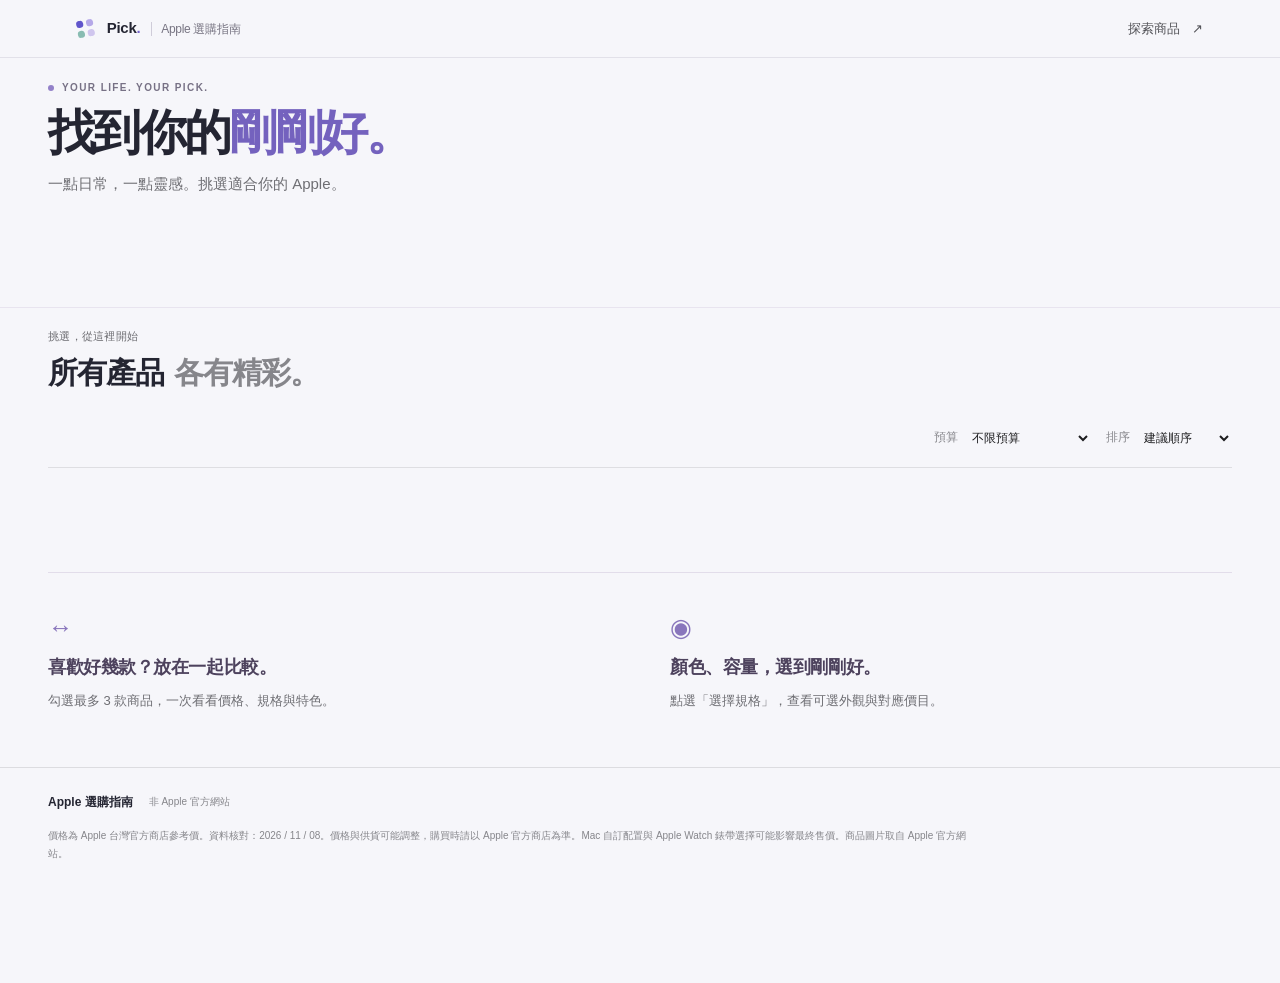
==== commit f217beaf: "預覽版：移除首頁重複導覽與搜尋區塊" ====
--- a/preview/index.html
+++ b/preview/index.html
@@ -1,8 +1,8 @@
 <!doctype html>
-<html lang="zh-Hant"><head><meta charset="UTF-8"><meta name="viewport" content="width=device-width,initial-scale=1"><meta name="theme-color" content="#f5f5f7"><meta name="robots" content="noindex,nofollow"><meta name="description" content="依用途與預算挑選 Apple 產品，查看顏色、容量、價格，並快速比較喜歡的機型。"><title>Pick. 測試版｜Apple 選購指南</title><link rel="stylesheet" href="./styles.css?v=20261108-preview12"><script src="../products.js?v=20261108-preview12" defer></script><script src="./app.js?v=20261108-preview12" defer></script></head>
+<html lang="zh-Hant"><head><meta charset="UTF-8"><meta name="viewport" content="width=device-width,initial-scale=1"><meta name="theme-color" content="#f5f5f7"><meta name="robots" content="noindex,nofollow"><meta name="description" content="依用途與預算挑選 Apple 產品，查看顏色、容量、價格，並快速比較喜歡的機型。"><title>Pick. 測試版｜Apple 選購指南</title><link rel="stylesheet" href="./styles.css?v=20261108-preview13"><script src="../products.js?v=20261108-preview13" defer></script><script src="./app.js?v=20261108-preview13" defer></script></head>
 <body><a class="skip-link" href="#products">跳至商品</a><header class="topbar"><a class="brand" href="#top" aria-label="Apple 選購指南首頁"><span class="brand-symbol" aria-hidden="true"><i></i><i></i><i></i><i></i></span><span>Pick<span class="brand-dot">.</span> <span class="brand-caption">Apple 選購指南</span></span></a><a class="nav-link" href="#products">探索商品 <span aria-hidden="true">↗</span></a></header>
-<main id="top"><section class="hero"><div class="hero-text"><p class="eyebrow"><span class="tiny-dot"></span> YOUR LIFE. YOUR PICK.</p><h1>找到你的<span>剛剛好。</span></h1><p class="hero-copy">一點日常，一點靈感。挑選適合你的 Apple。</p></div><div class="quick-picks"><p>今天，你想做些什麼？</p><button data-quickneed="學習工作">學習與工作 <span>↗</span></button><button data-quickneed="運動健康">運動與健康 <span>↗</span></button><button data-quickneed="居家娛樂">放鬆與娛樂 <span>↗</span></button></div></section><nav id="categories" class="categories" aria-label="商品分類"></nav>
-<section id="products" class="catalog"><div class="catalog-head"><div><p class="eyebrow">挑選，從這裡開始</p><h2 id="catalog-title">所有產品<span>各有精彩。</span></h2></div><label class="search"><svg width="18" height="18" viewBox="0 0 24 24" fill="none" aria-hidden="true"><circle cx="10.5" cy="10.5" r="6.5" stroke="currentColor" stroke-width="1.6"/><path d="m16 16 4.5 4.5" stroke="currentColor" stroke-width="1.6"/></svg><input id="search" type="search" placeholder="搜尋商品、容量或功能" aria-label="搜尋商品、容量或功能"></label></div>
+<main id="top"><section class="hero"><div class="hero-text"><p class="eyebrow"><span class="tiny-dot"></span> YOUR LIFE. YOUR PICK.</p><h1>找到你的<span>剛剛好。</span></h1><p class="hero-copy">一點日常，一點靈感。挑選適合你的 Apple。</p></div></section><nav id="categories" class="categories" aria-label="商品分類"></nav>
+<section id="products" class="catalog"><div class="catalog-head"><div><p class="eyebrow">挑選，從這裡開始</p><h2 id="catalog-title">所有產品<span>各有精彩。</span></h2></div></div>
 <div class="filter-bar"><div id="needs" class="needs" aria-label="依用途篩選"></div><div class="select-filters"><label><span>預算</span><select id="budget"><option value="all">不限預算</option><option value="0-10000">NT$10,000 以下</option><option value="10001-30000">NT$10,001–30,000</option><option value="30001-60000">NT$30,001–60,000</option><option value="60001-999999">NT$60,001 以上</option></select></label><label><span>排序</span><select id="sort"><option value="default">建議順序</option><option value="low">價格由低到高</option><option value="high">價格由高到低</option><option value="name">商品名稱</option></select></label></div></div>
 <div class="results-bar"><p id="result-count" role="status" aria-live="polite"></p><button id="reset" class="text-button" hidden>清除篩選</button></div><div id="product-grid" class="product-grid"></div><div id="empty" class="empty" hidden><h3>還沒找到喜歡的嗎？</h3><p>換個關鍵字，或放寬預算再看看。</p><button class="primary" id="empty-reset">查看所有產品</button></div></section>
 <section class="help"><div><span class="help-icon" aria-hidden="true">↔</span><h3>喜歡好幾款？放在一起比較。</h3><p>勾選最多 3 款商品，一次看看價格、規格與特色。</p></div><div><span class="help-icon" aria-hidden="true">◉</span><h3>顏色、容量，選到剛剛好。</h3><p>點選「選擇規格」，查看可選外觀與對應價目。</p></div></section></main>
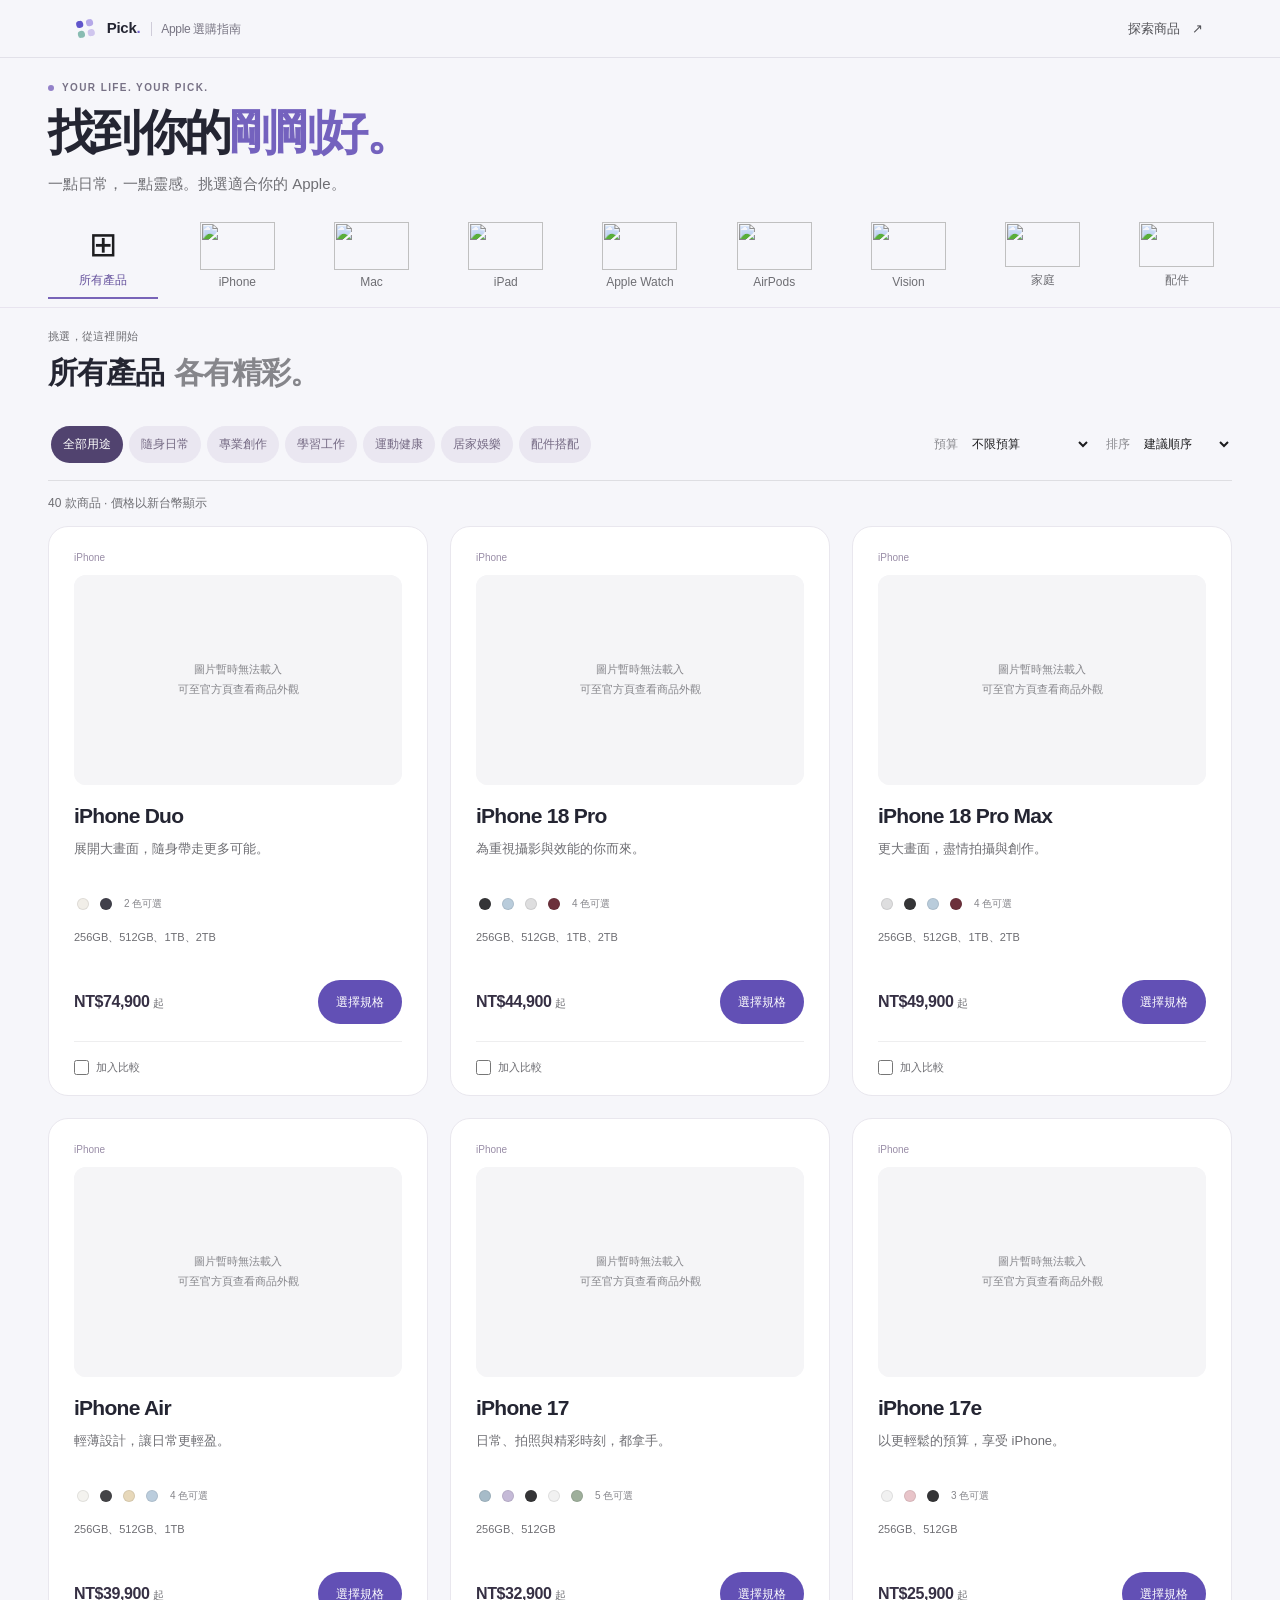
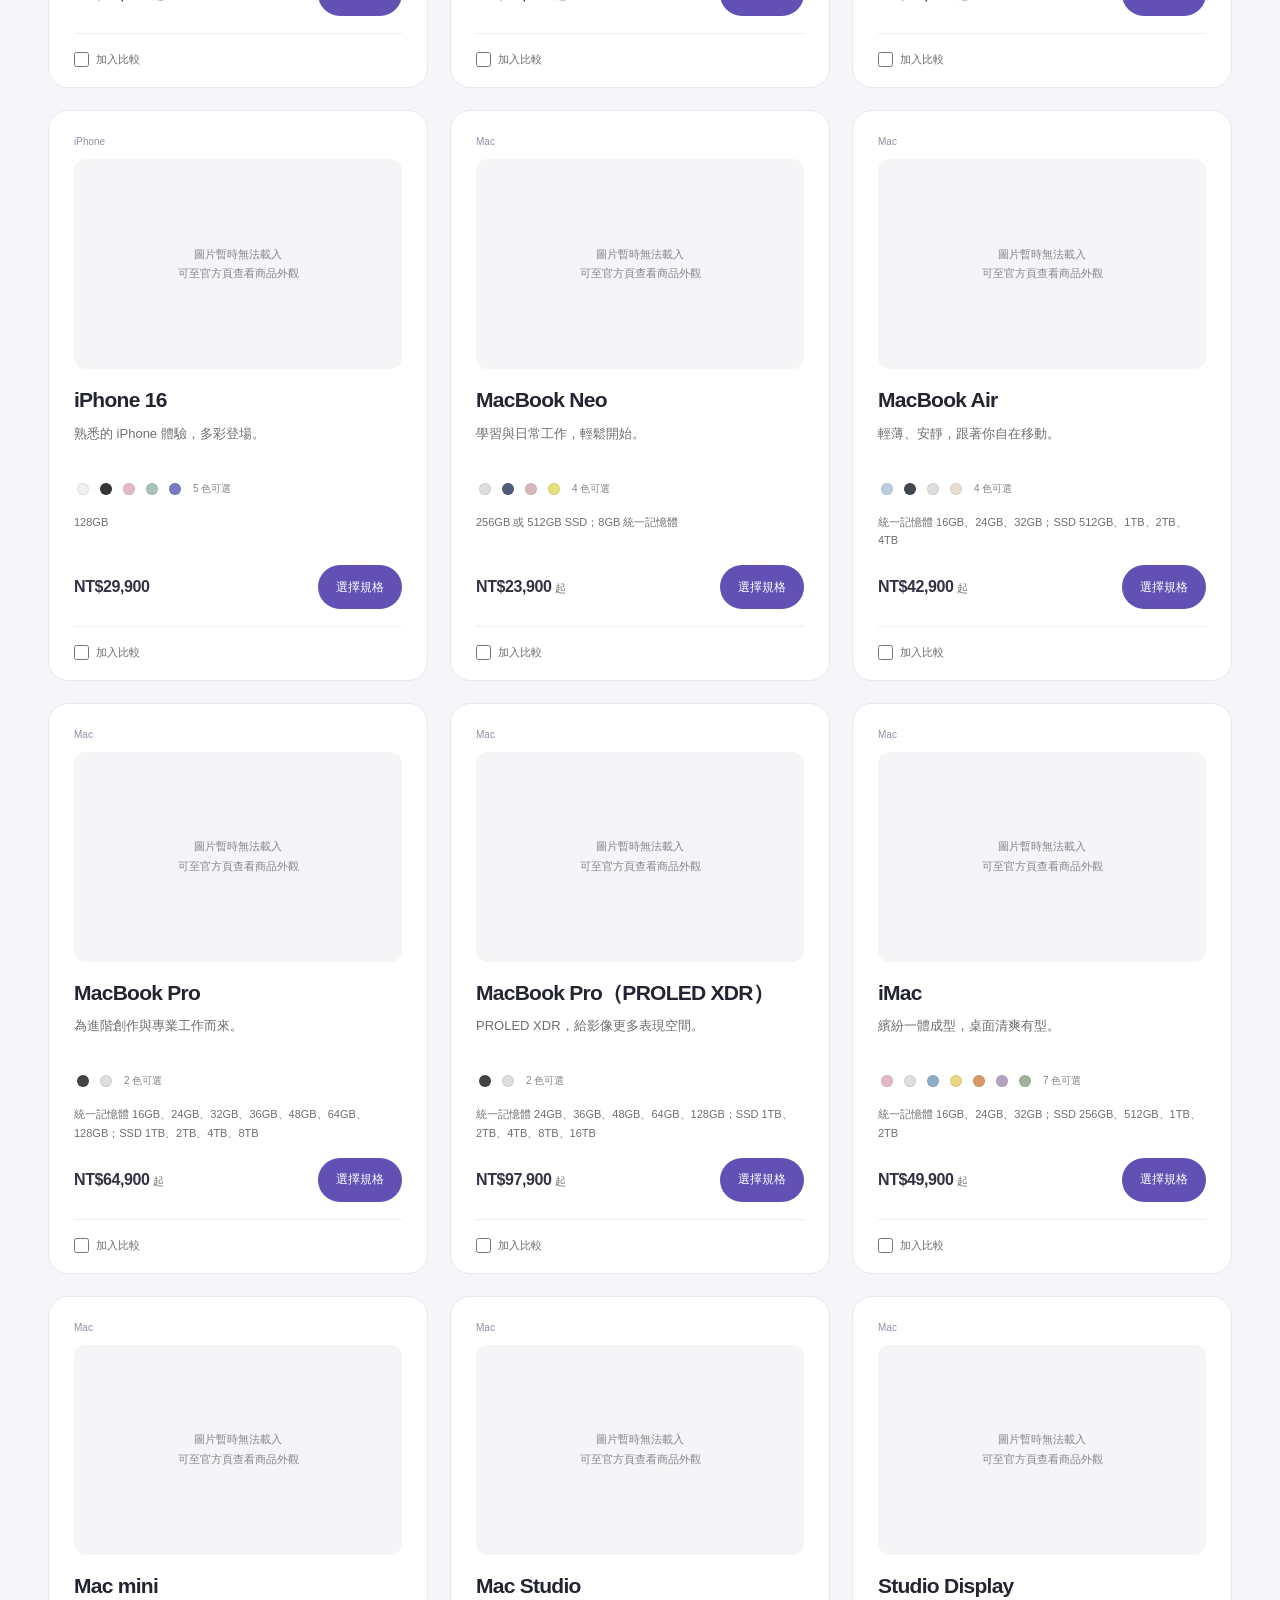
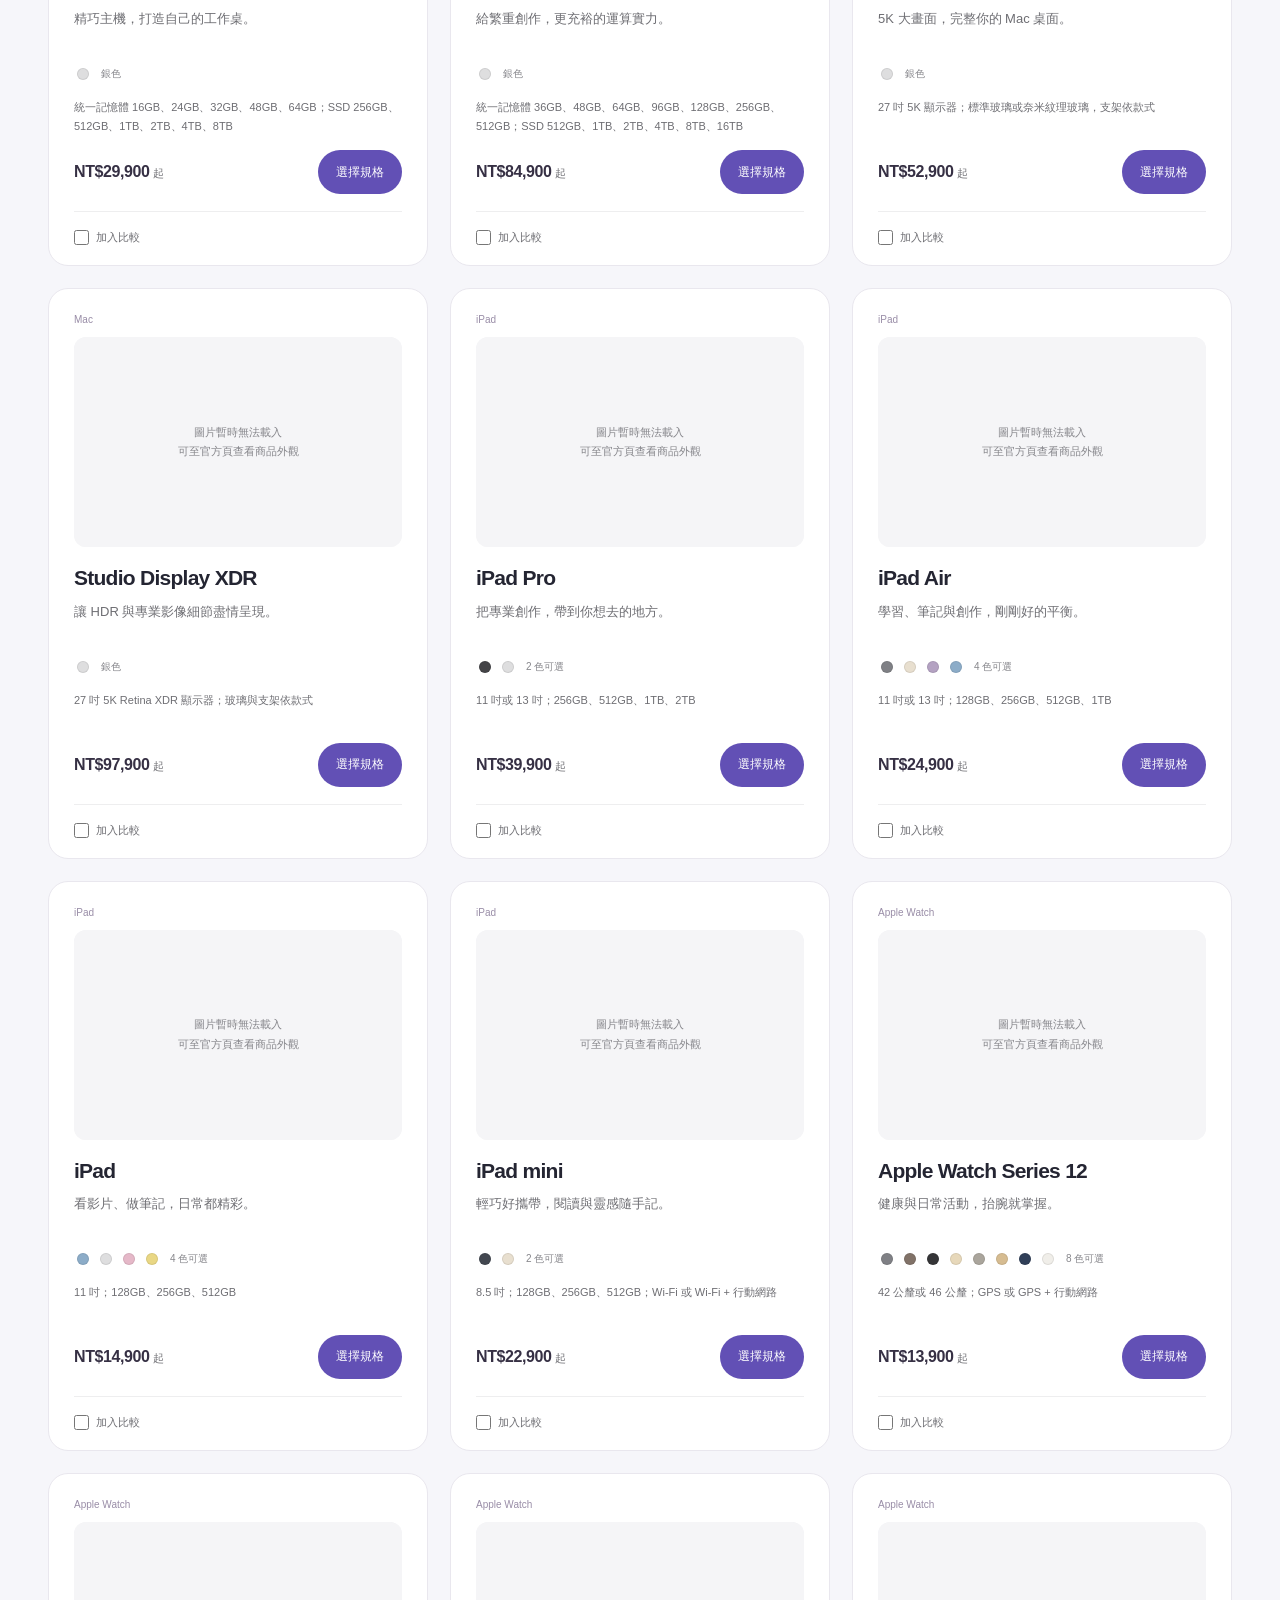
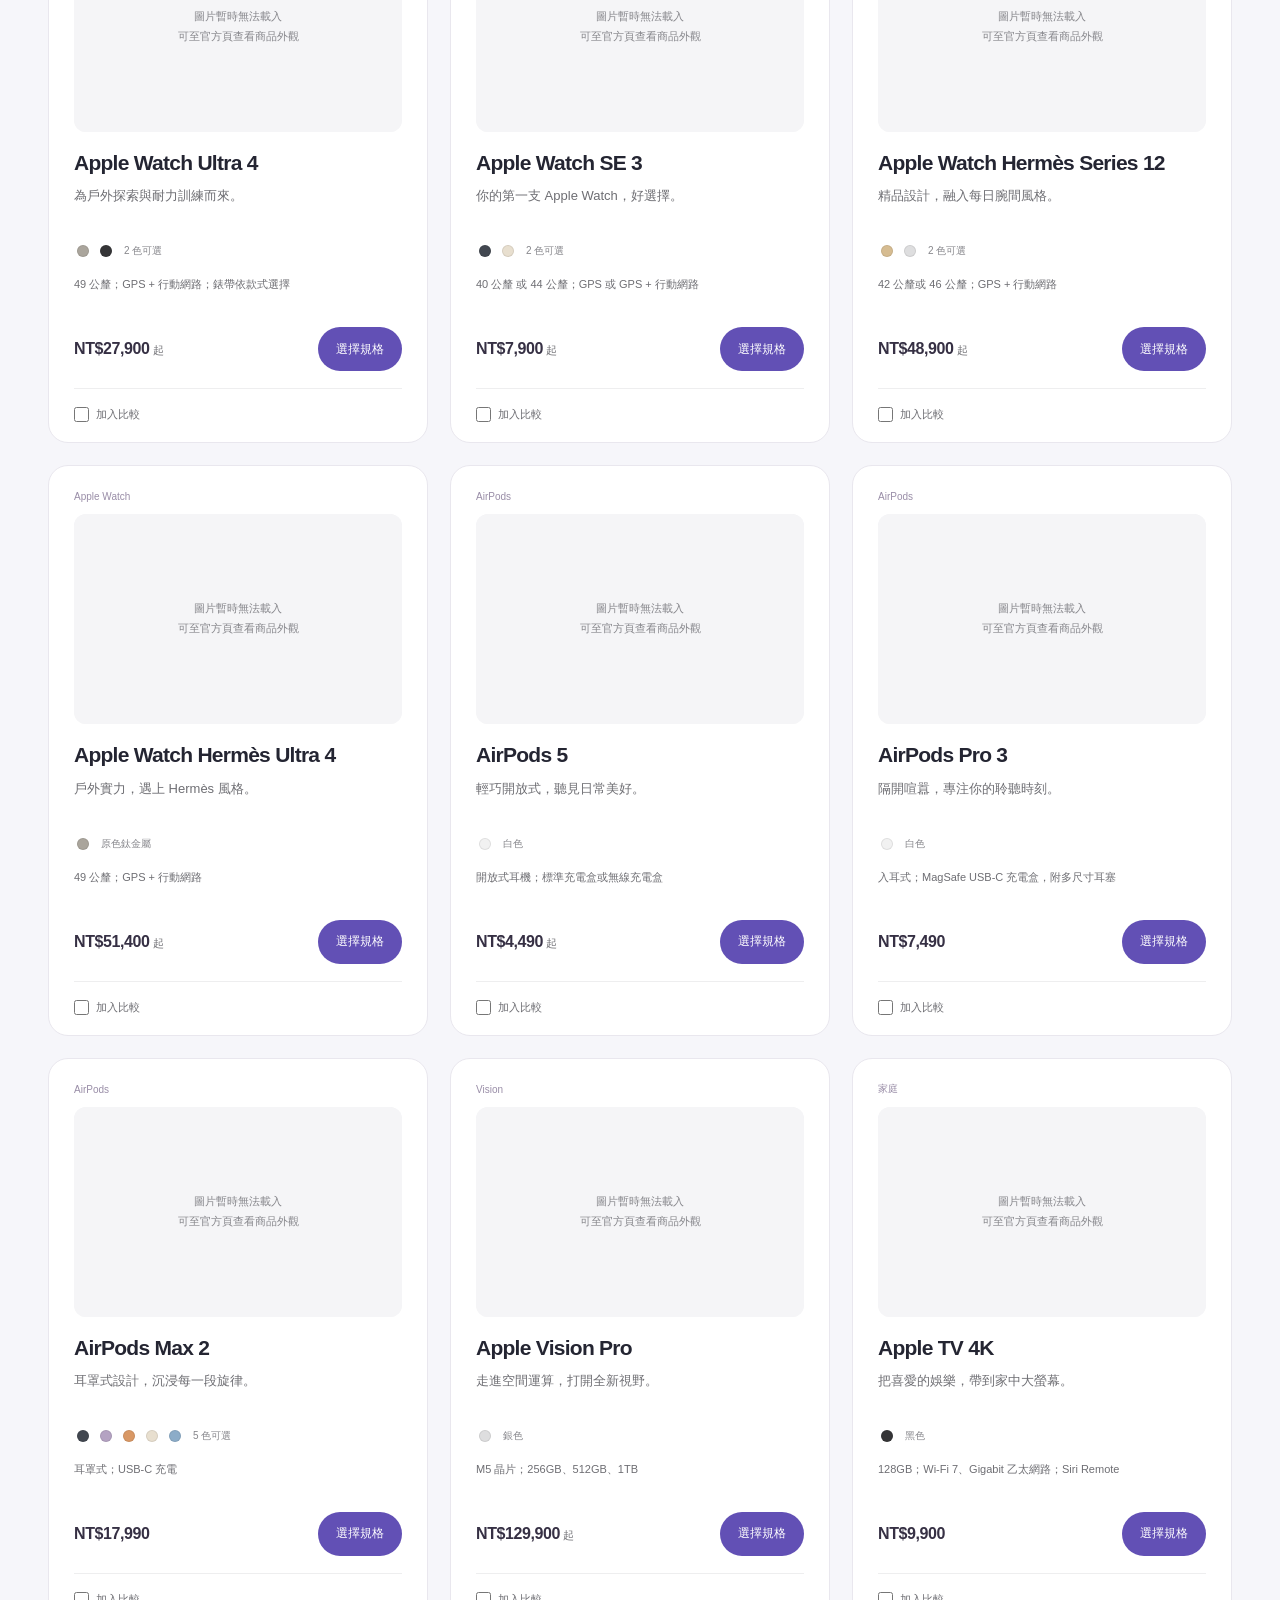
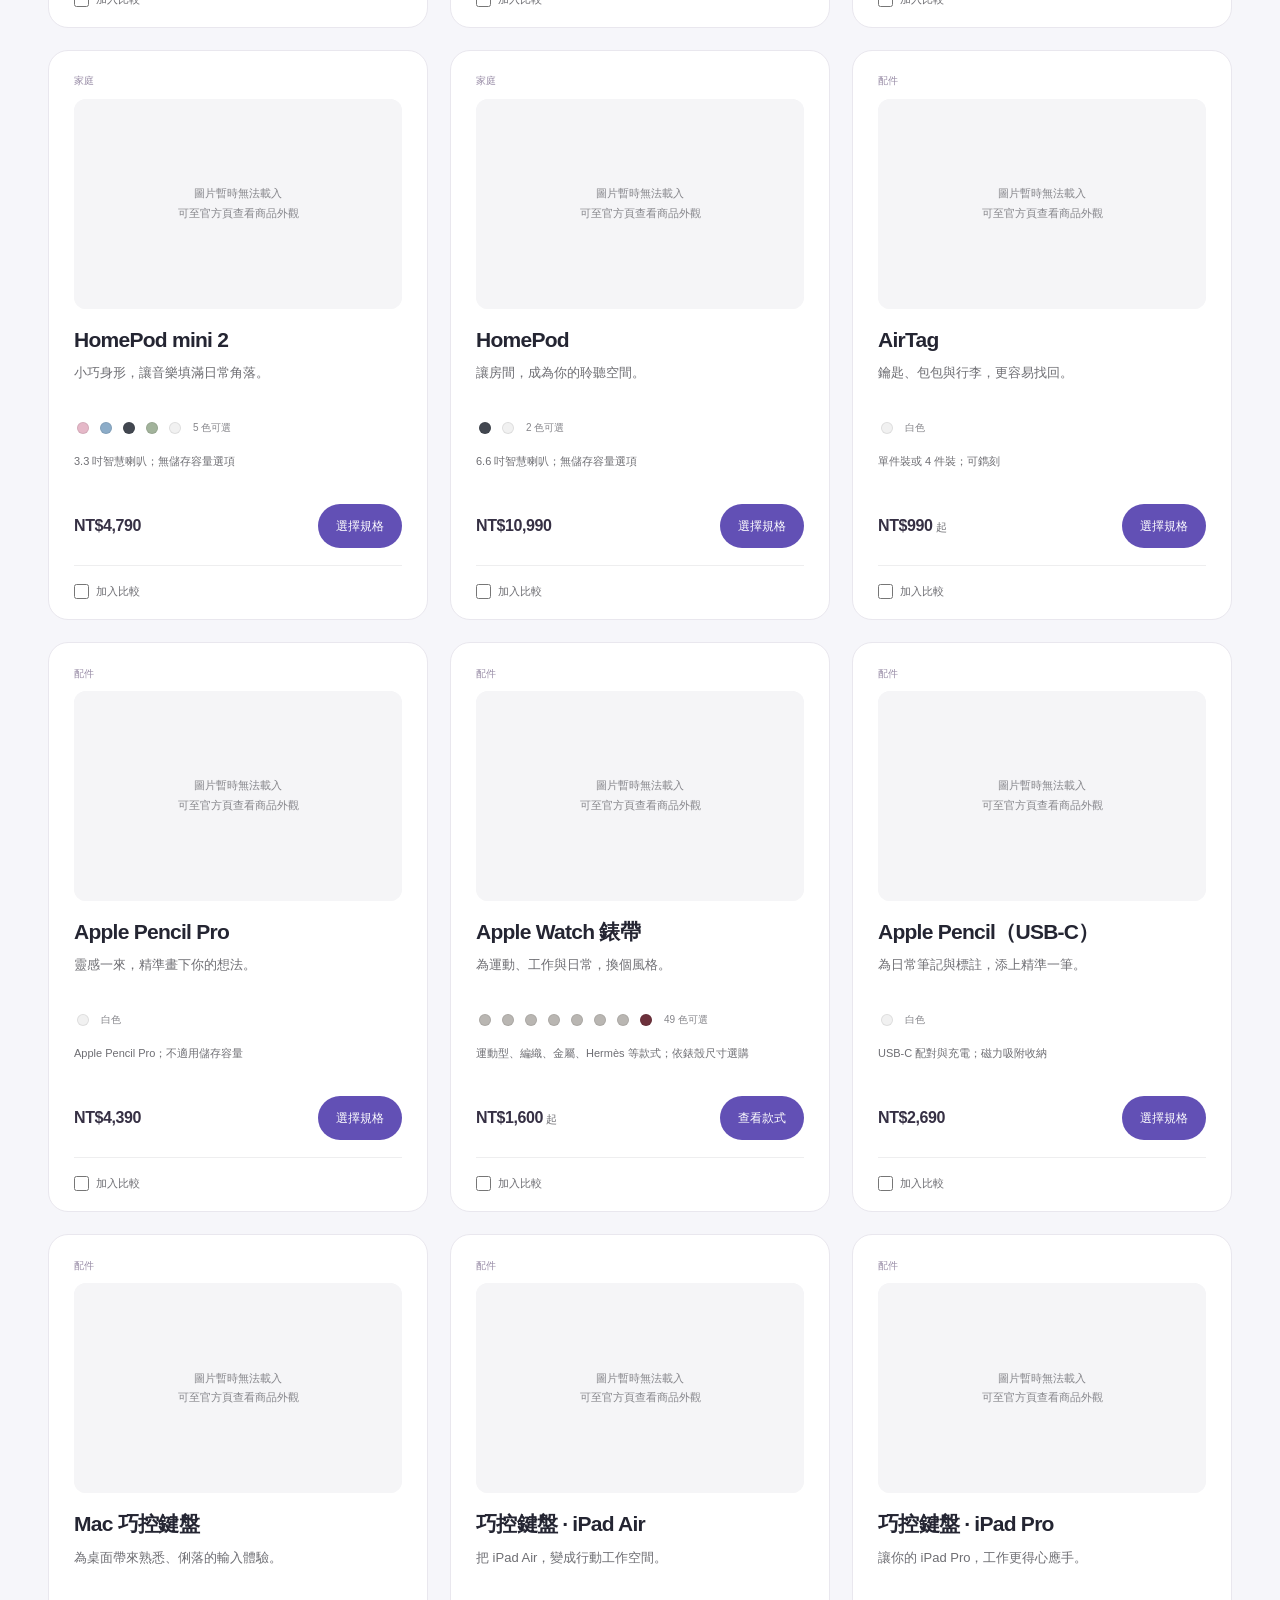
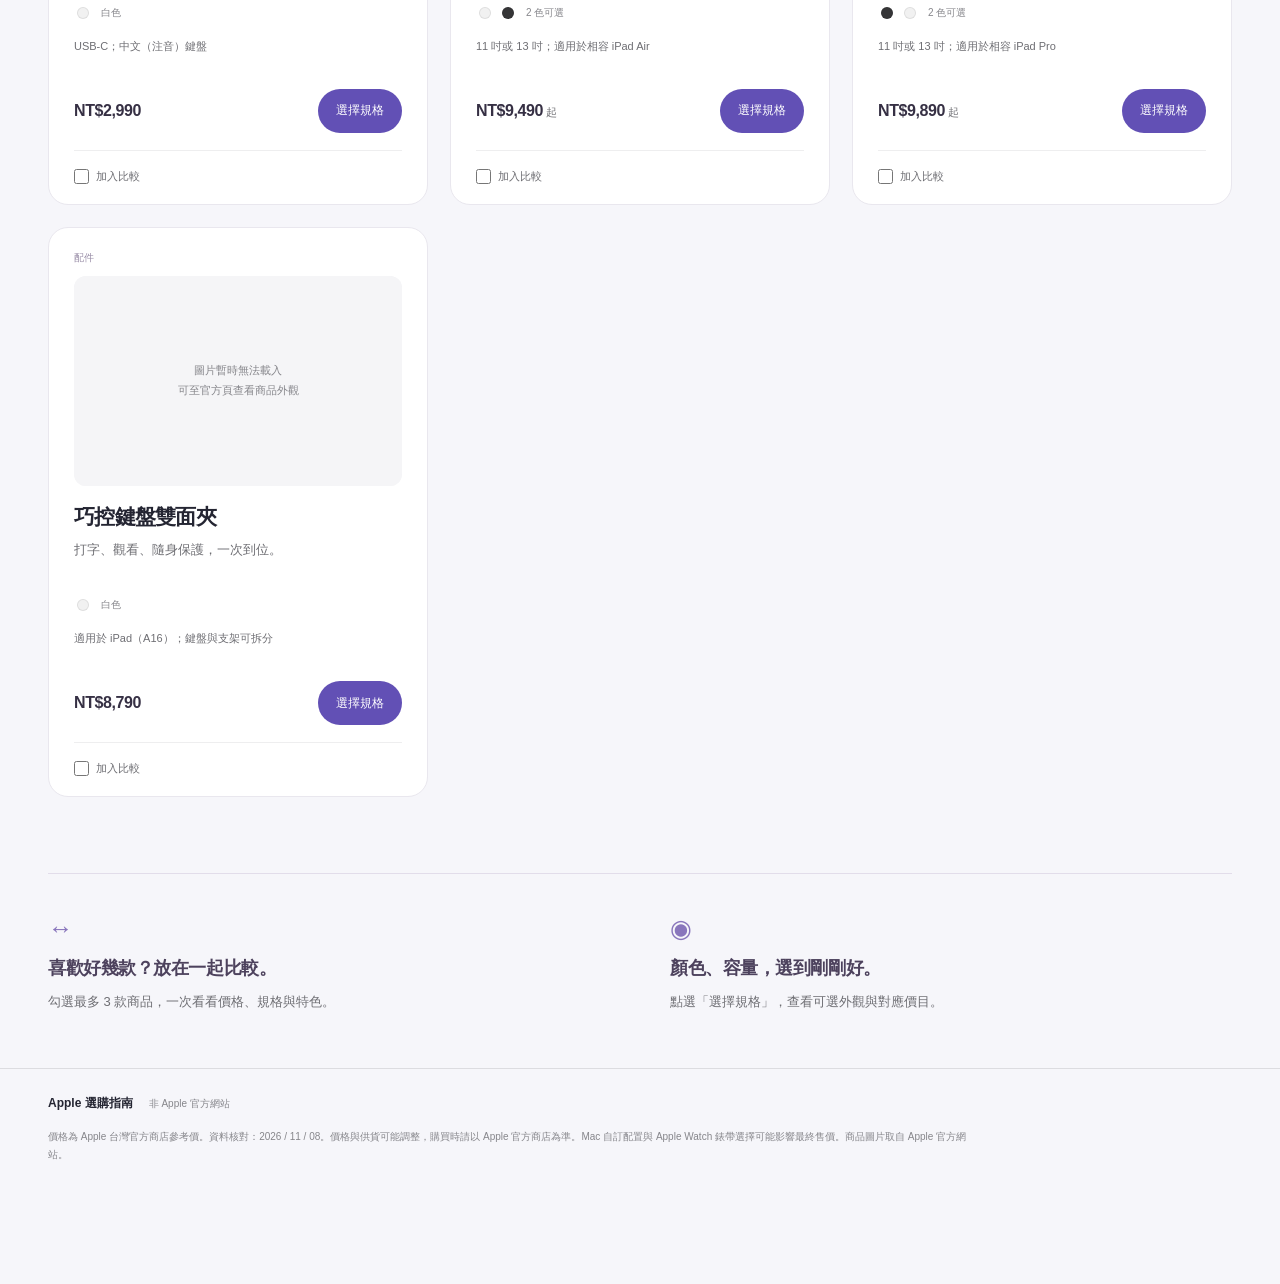
==== commit 071ce978: "預覽版：更新精簡版快取版本" ====
--- a/preview/index.html
+++ b/preview/index.html
@@ -1,5 +1,5 @@
 <!doctype html>
-<html lang="zh-Hant"><head><meta charset="UTF-8"><meta name="viewport" content="width=device-width,initial-scale=1"><meta name="theme-color" content="#f5f5f7"><meta name="robots" content="noindex,nofollow"><meta name="description" content="依用途與預算挑選 Apple 產品，查看顏色、容量、價格，並快速比較喜歡的機型。"><title>Pick. 測試版｜Apple 選購指南</title><link rel="stylesheet" href="./styles.css?v=20261108-preview13"><script src="../products.js?v=20261108-preview13" defer></script><script src="./app.js?v=20261108-preview13" defer></script></head>
+<html lang="zh-Hant"><head><meta charset="UTF-8"><meta name="viewport" content="width=device-width,initial-scale=1"><meta name="theme-color" content="#f5f5f7"><meta name="robots" content="noindex,nofollow"><meta name="description" content="依用途與預算挑選 Apple 產品，查看顏色、容量、價格，並快速比較喜歡的機型。"><title>Pick. 測試版｜Apple 選購指南</title><link rel="stylesheet" href="./styles.css?v=20261108-preview14"><script src="../products.js?v=20261108-preview14" defer></script><script src="./app.js?v=20261108-preview14" defer></script></head>
 <body><a class="skip-link" href="#products">跳至商品</a><header class="topbar"><a class="brand" href="#top" aria-label="Apple 選購指南首頁"><span class="brand-symbol" aria-hidden="true"><i></i><i></i><i></i><i></i></span><span>Pick<span class="brand-dot">.</span> <span class="brand-caption">Apple 選購指南</span></span></a><a class="nav-link" href="#products">探索商品 <span aria-hidden="true">↗</span></a></header>
 <main id="top"><section class="hero"><div class="hero-text"><p class="eyebrow"><span class="tiny-dot"></span> YOUR LIFE. YOUR PICK.</p><h1>找到你的<span>剛剛好。</span></h1><p class="hero-copy">一點日常，一點靈感。挑選適合你的 Apple。</p></div></section><nav id="categories" class="categories" aria-label="商品分類"></nav>
 <section id="products" class="catalog"><div class="catalog-head"><div><p class="eyebrow">挑選，從這裡開始</p><h2 id="catalog-title">所有產品<span>各有精彩。</span></h2></div></div>
--- a/preview/styles.css
+++ b/preview/styles.css
@@ -72,3 +72,16 @@
   .quick-spec{padding:11px 12px}
   .quick-spec>strong{font-size:12px}
 }
+
+
+/* Simplified layout after removing duplicate blocks */
+.hero{
+  grid-template-columns:minmax(0,1fr);
+  max-width:none;
+}
+.hero-text{
+  max-width:760px;
+}
+.catalog-head{
+  display:block;
+}
